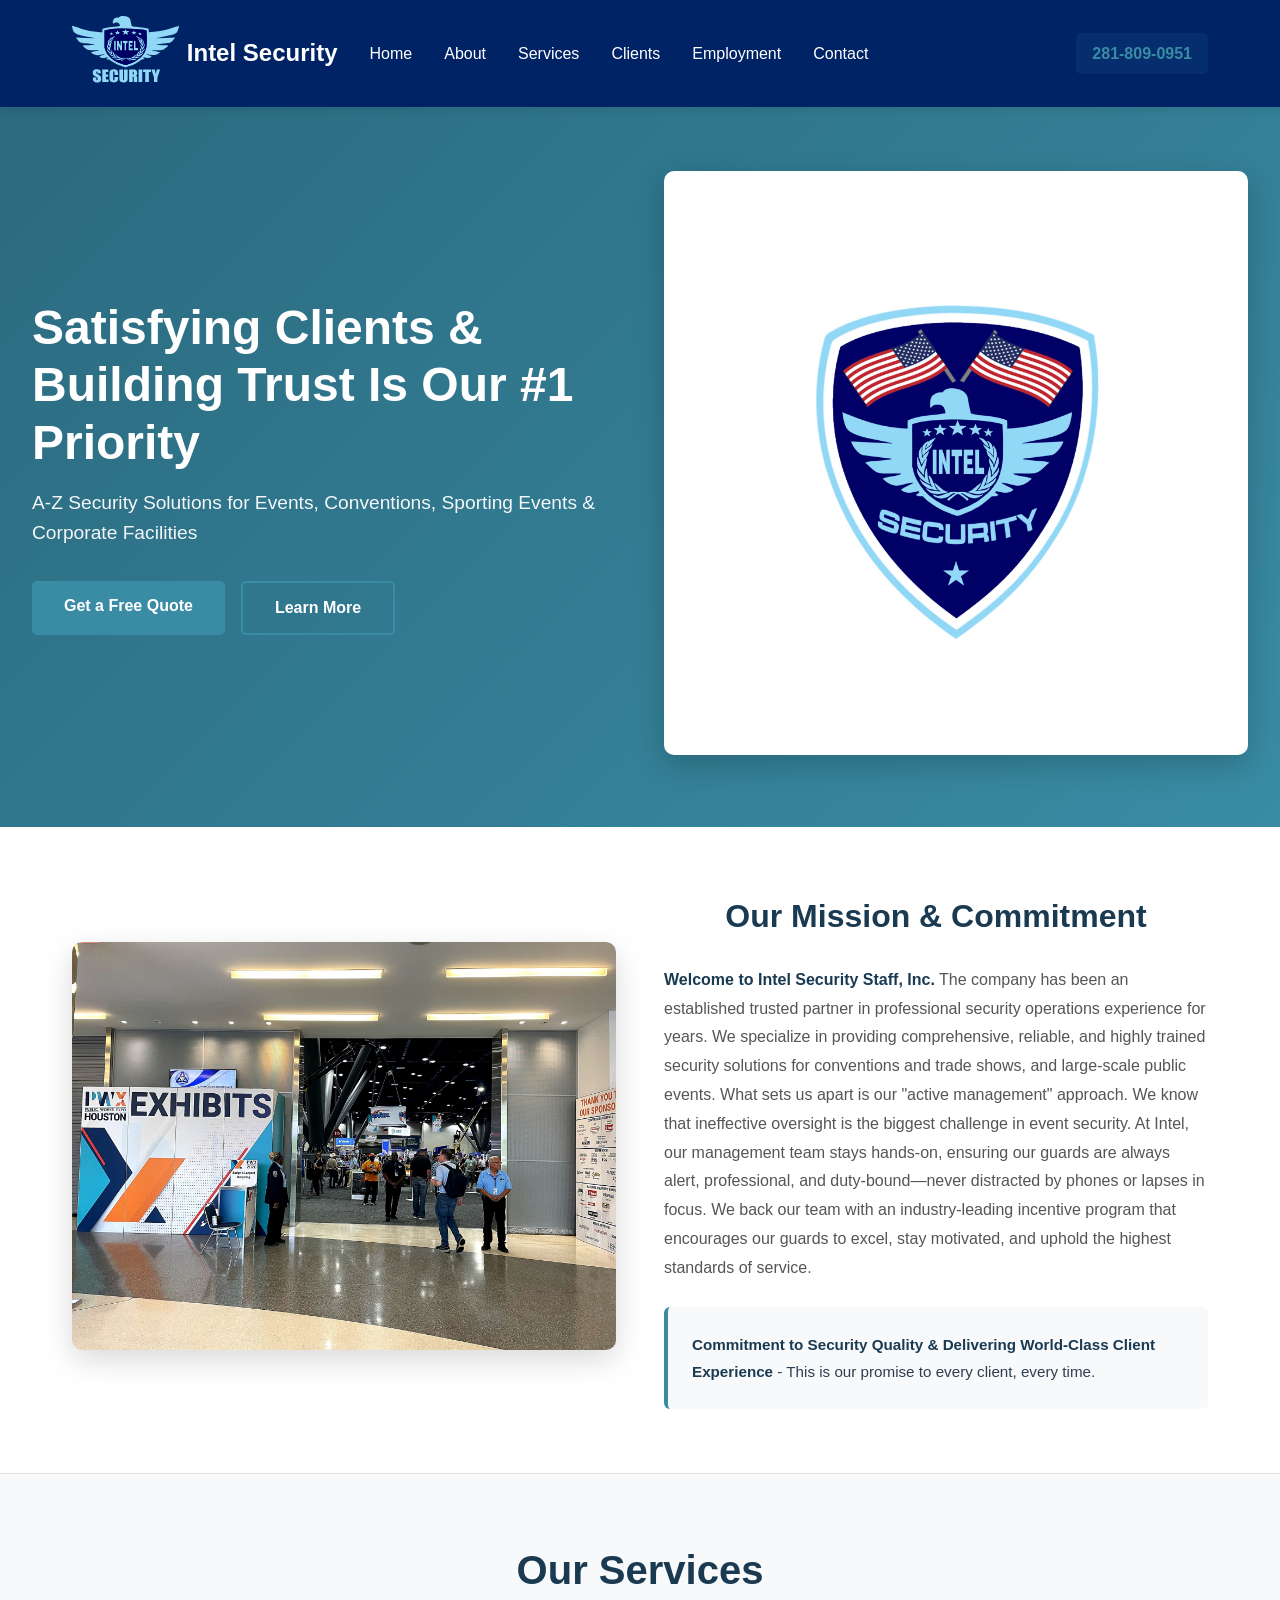
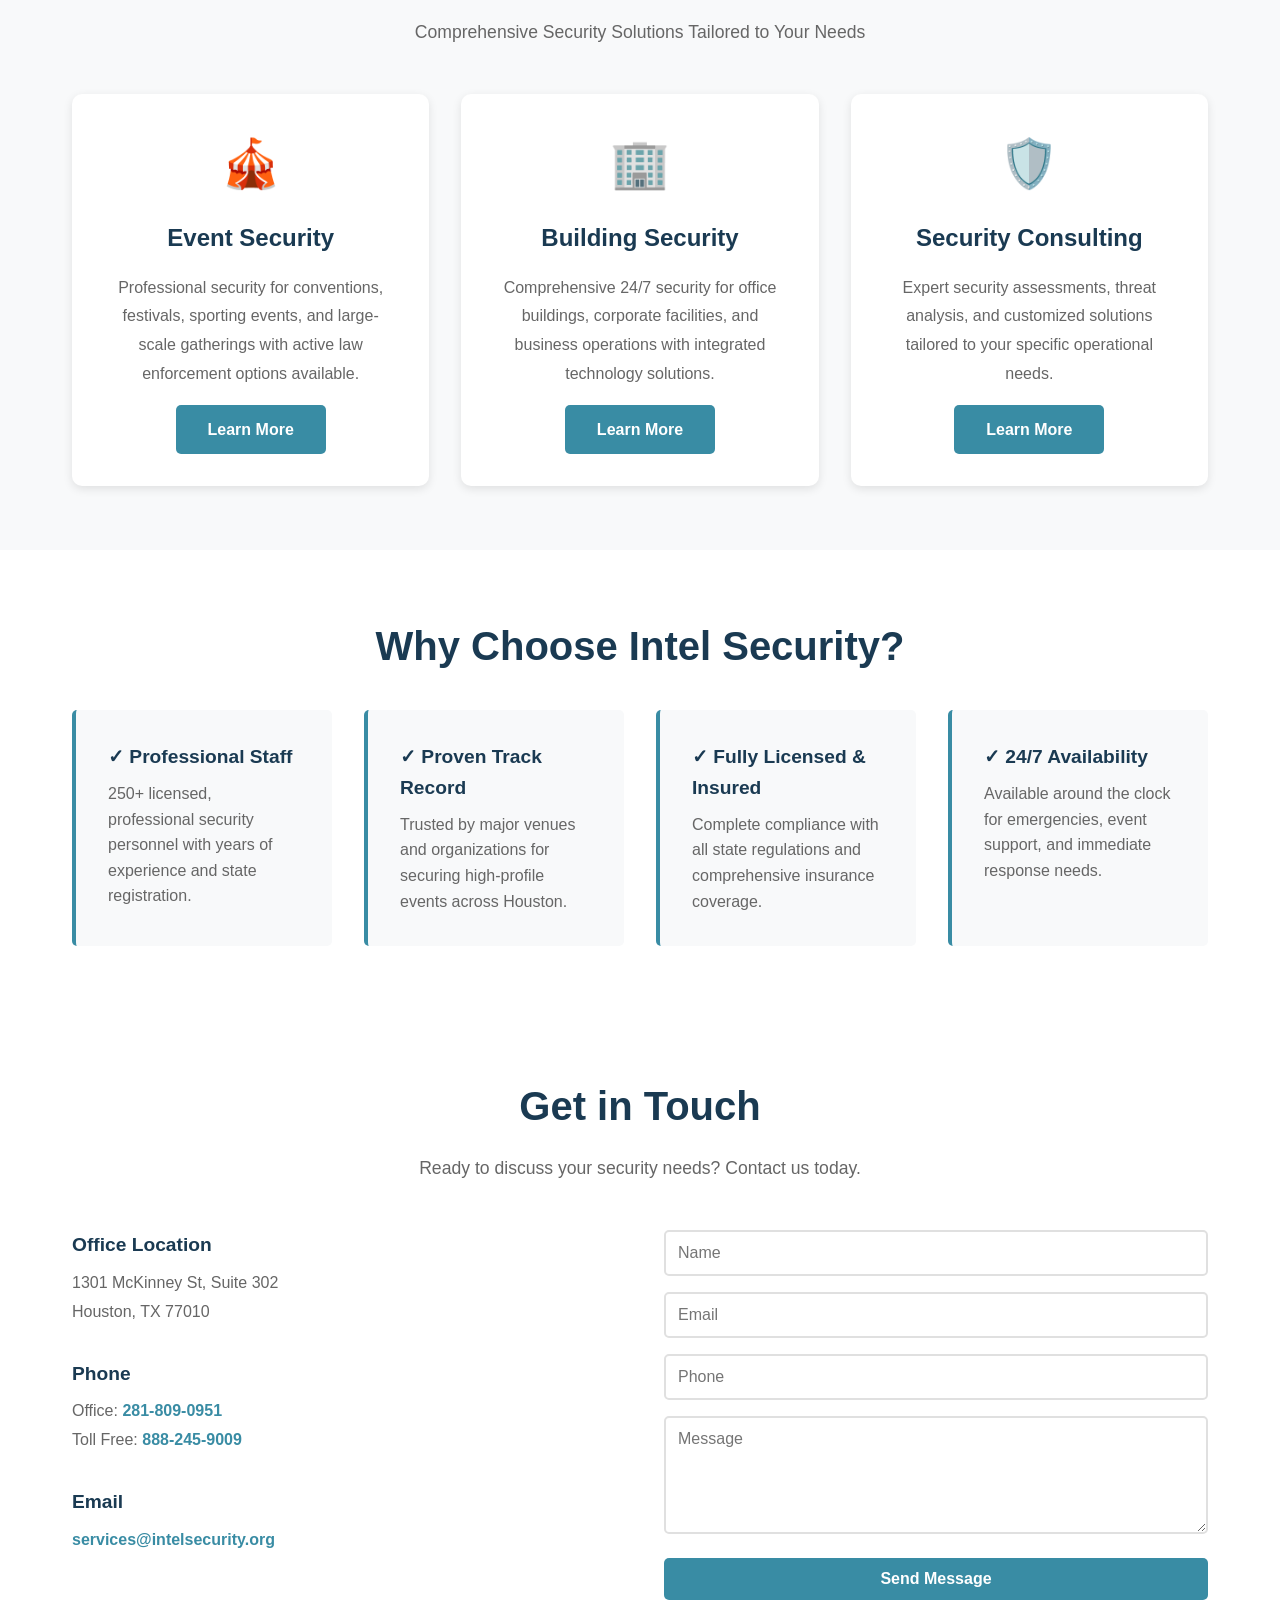
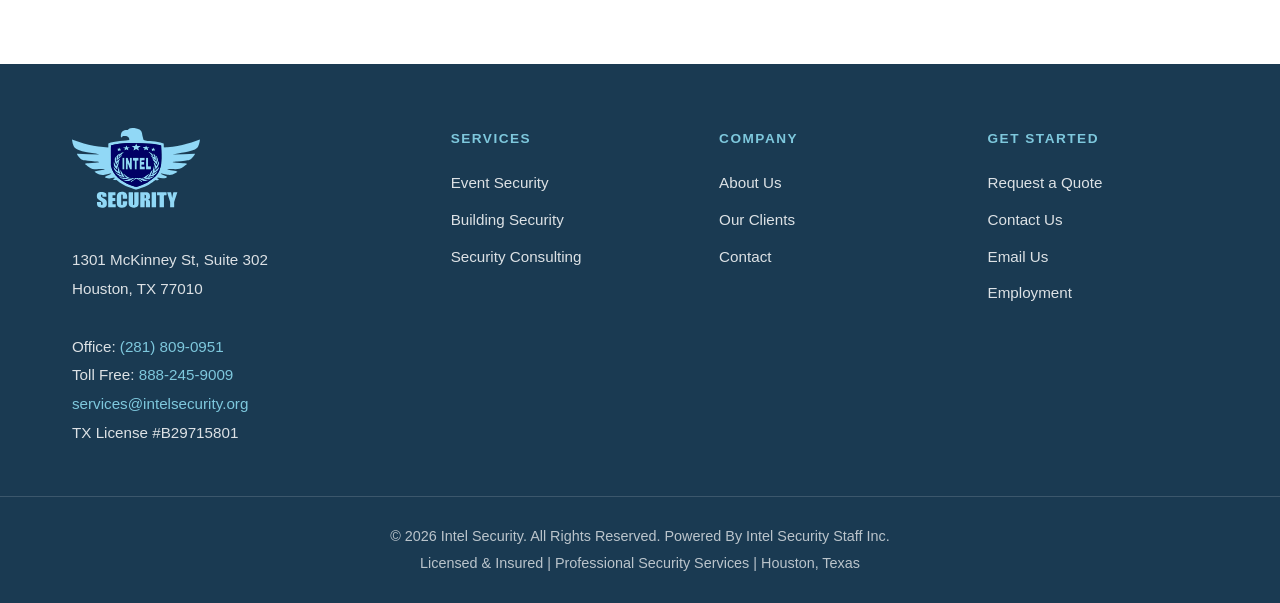
==== index.html @ eeb0125d "Replace logo image from JPG to SVG format" ====
<!DOCTYPE html>
<html lang="en">
<head>
    <meta charset="UTF-8">
    <meta name="viewport" content="width=device-width, initial-scale=1.0">
    <meta name="description" content="Intel Security - Professional Security Services for Events, Conventions, and Corporate Needs">
    <title>Intel Security | Professional Security Guard Services</title>
    <link rel="apple-touch-icon" sizes="180x180" href="images/apple-touch-icon.png">
    <link rel="icon" type="image/png" sizes="32x32" href="images/favicon-32x32.png">
    <link rel="icon" type="image/png" sizes="16x16" href="images/favicon-16x16.png">
    <link rel="manifest" href="images/site.webmanifest">
    <link rel="stylesheet" href="css/style.css">
</head>
<body>
    <!-- NAVIGATION BAR -->
    <nav class="navbar">
        <div class="nav-container">
            <a href="index.html" class="nav-logo">
                <img src="images/logo.svg" alt="Intel Security Logo" class="logo-img">
                <span>Intel Security</span>
            </a>
            <ul class="nav-menu">
                <li><a href="#home" class="nav-link">Home</a></li>
                <li><a href="pages/about.html" class="nav-link">About</a></li>

                <!-- SERVICES DROPDOWN -->
                <li class="nav-item-dropdown">
                    <a href="#" class="nav-link nav-services">Services</a>
                    <div class="nav-dropdown">
                        <a href="pages/event-security.html" class="dropdown-item">Event Security</a>
                        <a href="pages/building-security.html" class="dropdown-item">Building Security</a>
                        <a href="pages/security-consulting.html" class="dropdown-item">Security Consulting</a>
                    </div>
                </li>

                <li><a href="pages/testimonials.html" class="nav-link">Clients</a></li>
                <li><a href="pages/employment.html" class="nav-link">Employment</a></li>
                <li><a href="pages/contact.html" class="nav-link">Contact</a></li>
            </ul>
            <a href="tel:2818090951" class="nav-phone">281-809-0951</a>
        </div>
    </nav>

    <!-- HERO SECTION -->
    <section id="home" class="hero">
        <div class="hero-content">
            <h1>Satisfying Clients &amp; Building Trust Is Our #1 Priority</h1>
            <p>A-Z Security Solutions for Events, Conventions, Sporting Events &amp; Corporate Facilities</p>
            <div class="hero-buttons">
                <a href="pages/contact.html" class="btn btn-primary">Get a Free Quote</a>
                <a href="pages/event-security.html" class="btn btn-secondary">Learn More</a>
            </div>
        </div>
        <div class="hero-image">
            <img src="images/logo2.jpg" alt="Intel Security - Professional Security Services">
        </div>
    </section>

    <!-- ABOUT & MISSION SECTION -->
    <section class="about-mission-section">
        <div class="section-container">
            <div class="mission-content">
                <div class="mission-image">
                    <img src="images/mission-photo2.jpg" alt="Intel Security team on assignment">
                </div>
                <div class="mission-text">
                    <h2>Our Mission &amp; Commitment</h2>
                    <p>
                        <strong>Welcome to Intel Security Staff, Inc.</strong> The company has been an established trusted partner in professional security operations experience for years. We specialize in providing comprehensive, reliable, and highly trained security solutions for conventions and trade shows, and large-scale public events. What sets us apart is our "active management" approach. We know that ineffective oversight is the biggest challenge in event security. At Intel, our management team stays hands-on, ensuring our guards are always alert, professional, and duty-bound—never distracted by phones or lapses in focus. We back our team with an industry-leading incentive program that encourages our guards to excel, stay motivated, and uphold the highest standards of service.
                    </p>

                    <div class="highlight-box">
                        <p><strong>Commitment to Security Quality &amp; Delivering World-Class Client Experience</strong> - This is our promise to every client, every time.</p>
                    </div>
                </div>
            </div>
        </div>
    </section>

    <!-- SERVICES SECTION -->
    <section id="services" class="services">
        <div class="section-container">
            <h2>Our Services</h2>
            <p class="section-subtitle">Comprehensive Security Solutions Tailored to Your Needs</p>
            <div class="services-grid">
                <div class="service-card">
                    <div class="service-icon">🎪</div>
                    <h3>Event Security</h3>
                    <p>Professional security for conventions, festivals, sporting events, and large-scale gatherings with active law enforcement options available.</p>
                    <a href="pages/event-security.html" class="btn btn-primary" style="margin-top: 1rem;">Learn More</a>
                </div>
                <div class="service-card">
                    <div class="service-icon">🏢</div>
                    <h3>Building Security</h3>
                    <p>Comprehensive 24/7 security for office buildings, corporate facilities, and business operations with integrated technology solutions.</p>
                    <a href="pages/building-security.html" class="btn btn-primary" style="margin-top: 1rem;">Learn More</a>
                </div>
                <div class="service-card">
                    <div class="service-icon">🛡️</div>
                    <h3>Security Consulting</h3>
                    <p>Expert security assessments, threat analysis, and customized solutions tailored to your specific operational needs.</p>
                    <a href="pages/security-consulting.html" class="btn btn-primary" style="margin-top: 1rem;">Learn More</a>
                </div>
            </div>
        </div>
    </section>

    <!-- WHY CHOOSE US SECTION -->
    <section id="about" class="why-choose-us">
        <div class="section-container">
            <h2>Why Choose Intel Security?</h2>
            <div class="benefits-grid">
                <div class="benefit-item">
                    <h3>✓ Professional Staff</h3>
                    <p>250+ licensed, professional security personnel with years of experience and state registration.</p>
                </div>
                <div class="benefit-item">
                    <h3>✓ Proven Track Record</h3>
                    <p>Trusted by major venues and organizations for securing high-profile events across Houston.</p>
                </div>
                <div class="benefit-item">
                    <h3>✓ Fully Licensed &amp; Insured</h3>
                    <p>Complete compliance with all state regulations and comprehensive insurance coverage.</p>
                </div>
                <div class="benefit-item">
                    <h3>✓ 24/7 Availability</h3>
                    <p>Available around the clock for emergencies, event support, and immediate response needs.</p>
                </div>
            </div>
        </div>
    </section>

    <!-- CONTACT SECTION -->
    <section id="contact" class="contact">
        <div class="section-container">
            <h2>Get in Touch</h2>
            <p class="section-subtitle">Ready to discuss your security needs? Contact us today.</p>
            <div class="contact-content">
                <div class="contact-info">
                    <div class="contact-item">
                        <h3>Office Location</h3>
                        <p>1301 McKinney St, Suite 302<br>Houston, TX 77010</p>
                    </div>
                    <div class="contact-item">
                        <h3>Phone</h3>
                        <p>Office: <a href="tel:2818090951">281-809-0951</a><br>
                        Toll Free: <a href="tel:8882459009">888-245-9009</a></p>
                    </div>
                    <div class="contact-item">
                        <h3>Email</h3>
                        <p><a href="mailto:services@intelsecurity.org">services@intelsecurity.org</a></p>
                    </div>
                </div>
                <form class="contact-form" action="https://formspree.io/f/mojgzwql" method="POST">
                    <input type="hidden" name="_subject" value="New inquiry from Intel Security homepage">
                    <input type="text" name="name" placeholder="Name" required>
                    <input type="email" name="email" placeholder="Email" required>
                    <input type="tel" name="phone" placeholder="Phone">
                    <textarea name="message" placeholder="Message" rows="5" required></textarea>
                    <button type="submit" class="btn btn-primary">Send Message</button>
                </form>
            </div>
        </div>
    </section>

    <!-- FOOTER -->
    <footer class="footer">
        <div class="footer-grid">
            <div class="footer-brand">
                <a href="index.html"><img src="images/logo.svg" alt="Intel Security" class="footer-logo"></a>
                <address>
                    1301 McKinney St, Suite 302<br>
                    Houston, TX 77010<br><br>
                    Office: <a href="tel:2818090951">(281) 809-0951</a><br>
                    Toll Free: <a href="tel:8882459009">888-245-9009</a><br>
                    <a href="mailto:services@intelsecurity.org">services@intelsecurity.org</a><br>
                    <span class="footer-license">TX License  #B29715801</span>
                </address>
            </div>

            <div class="footer-col">
                <h4>Services</h4>
                <ul>
                    <li><a href="pages/event-security.html">Event Security</a></li>
                    <li><a href="pages/building-security.html">Building Security</a></li>
                    <li><a href="pages/security-consulting.html">Security Consulting</a></li>
                </ul>
            </div>

            <div class="footer-col">
                <h4>Company</h4>
                <ul>
                    <li><a href="pages/about.html">About Us</a></li>
                    <li><a href="pages/testimonials.html">Our Clients</a></li>
                    <li><a href="pages/contact.html">Contact</a></li>
                </ul>
            </div>

            <div class="footer-col">
                <h4>Get Started</h4>
                <ul>
                    <li><a href="pages/contact.html">Request a Quote</a></li>
                    <li><a href="pages/contact.html">Contact Us</a></li>
                    <li><a href="pages/contact.html">Email Us</a></li>
                    <li><a href="pages/employment.html">Employment</a></li>
                </ul>
            </div>
        </div>

        <div class="footer-bottom">
            <p>&copy; 2026 Intel Security. All Rights Reserved. Powered By Intel Security Staff Inc.</p>
            <p>Licensed &amp; Insured | Professional Security Services | Houston, Texas</p>
        </div>
    </footer>

    <script src="js/main.js"></script>
</body>
</html>
---- css/style.css ----
/* ==========================================
   INTEL SECURITY - PROFESSIONAL STYLING
   Navy (#1a3a52) + Cyan (#398CA4)
   ========================================== */

* {
    margin: 0;
    padding: 0;
    box-sizing: border-box;
}

html {
    scroll-behavior: smooth;
}

body {
    font-family: 'Segoe UI', Tahoma, Geneva, Verdana, sans-serif;
    line-height: 1.6;
    color: #333;
    background-color: #f8f9fa;
}

/* ==========================================
   NAVIGATION BAR
   ========================================== */

.navbar {
    background-color: #002366;
    padding: 1rem 0;
    position: sticky;
    top: 0;
    z-index: 100;
    box-shadow: 0 2px 10px rgba(0, 0, 0, 0.1);
}

.nav-container {
    max-width: 1200px;
    margin: 0 auto;
    padding: 0 2rem;
    display: flex;
    justify-content: space-between;
    align-items: center;
}

.nav-logo {
    display: flex;
    align-items: center;
    color: white;
    font-size: 1.5rem;
    font-weight: bold;
    gap: 0.5rem;
}

.logo-img {
    height: 75px;
    width: auto;
}

.nav-menu {
    display: flex;
    list-style: none;
    gap: 2rem;
}

.nav-link {
    color: white;
    text-decoration: none;
    font-weight: 500;
    transition: color 0.3s ease;
}

.nav-link:hover {
    color: #398CA4;
}

.nav-phone {
    color: #398CA4;
    text-decoration: none;
    font-weight: bold;
    background-color: rgba(57, 140, 164, 0.1);
    padding: 0.5rem 1rem;
    border-radius: 5px;
    transition: background-color 0.3s ease;
}

.nav-phone:hover {
    background-color: rgba(57, 140, 164, 0.2);
}

/* ==========================================
   HERO SECTION
   ========================================== */

.hero {
    display: grid;
    grid-template-columns: 1fr 1fr;
    align-items: center;
    background: linear-gradient(135deg, #1a3a52 0%, #2d5a7b 100%);
    padding: 4rem 2rem;
    gap: 3rem;
    min-height: 500px;
}

.hero-content {
    color: white;
}

.hero-content h1 {
    font-size: 3rem;
    font-weight: bold;
    margin-bottom: 1rem;
    line-height: 1.2;
}

.hero-content p {
    font-size: 1.2rem;
    margin-bottom: 2rem;
    opacity: 0.95;
}

.hero-buttons {
    display: flex;
    gap: 1rem;
}

.hero-image {
    text-align: center;
}

.hero-image img {
    max-width: 100%;
    height: auto;
    border-radius: 10px;
    box-shadow: 0 10px 30px rgba(0, 0, 0, 0.2);
}

/* ==========================================
   BUTTONS
   ========================================== */

.btn {
    display: inline-block;
    padding: 0.75rem 2rem;
    border-radius: 5px;
    text-decoration: none;
    font-weight: bold;
    transition: all 0.3s ease;
    cursor: pointer;
    border: none;
    font-size: 1rem;
}

.btn-primary {
    background-color: #398CA4;
    color: white;
}

.btn-primary:hover {
    background-color: #2b6a7f;
    transform: translateY(-2px);
    box-shadow: 0 5px 15px rgba(57, 140, 164, 0.3);
}

.btn-secondary {
    background-color: transparent;
    color: white;
    border: 2px solid #398CA4;
}

.btn-secondary:hover {
    background-color: #398CA4;
    color: white;
}

/* ==========================================
   SECTIONS - GENERAL
   ========================================== */

.section-container {
    max-width: 1200px;
    margin: 0 auto;
    padding: 0 2rem;
}

section {
    padding: 4rem 0;
}

section h2 {
    font-size: 2.5rem;
    color: #1a3a52;
    text-align: center;
    margin-bottom: 1rem;
}

.section-subtitle {
    text-align: center;
    color: #666;
    font-size: 1.1rem;
    margin-bottom: 3rem;
}

/* ==========================================
   SERVICES SECTION
   ========================================== */

.services {
    background-color: #f8f9fa;
}

.services-grid {
    display: grid;
    grid-template-columns: repeat(auto-fit, minmax(300px, 1fr));
    gap: 2rem;
    margin-top: 2rem;
}

.service-card {
    background-color: white;
    padding: 2rem;
    border-radius: 10px;
    box-shadow: 0 3px 10px rgba(0, 0, 0, 0.1);
    transition: all 0.3s ease;
    text-align: center;
}

.service-card:hover {
    transform: translateY(-10px);
    box-shadow: 0 10px 25px rgba(57, 140, 164, 0.2);
    border-top: 4px solid #398CA4;
}

.service-icon {
    font-size: 3rem;
    margin-bottom: 1rem;
}

.service-card h3 {
    color: #1a3a52;
    font-size: 1.5rem;
    margin-bottom: 1rem;
}

.service-card p {
    color: #666;
    line-height: 1.8;
}

/* ==========================================
   WHY CHOOSE US SECTION
   ========================================== */

.why-choose-us {
    background-color: white;
}

.benefits-grid {
    display: grid;
    grid-template-columns: repeat(auto-fit, minmax(250px, 1fr));
    gap: 2rem;
    margin-top: 2rem;
}

.benefit-item {
    padding: 2rem;
    background-color: #f8f9fa;
    border-left: 4px solid #398CA4;
    border-radius: 5px;
    transition: all 0.3s ease;
}

.benefit-item:hover {
    background-color: rgba(57, 140, 164, 0.1);
    transform: translateX(10px);
}

.benefit-item h3 {
    color: #1a3a52;
    font-size: 1.2rem;
    margin-bottom: 0.5rem;
}

.benefit-item p {
    color: #666;
}

/* ==========================================
   CONTACT SECTION (homepage)
   ========================================== */

.contact {
    background-color: white;
}
.contact-content {
    display: grid;
    grid-template-columns: 1fr 1fr;
    gap: 3rem;
    margin-top: 2rem;
}
.contact-content .contact-form {
    display: flex;
    flex-direction: column;
    gap: 1rem;
    background: none;
    padding: 0;
}

.contact-info {
    display: flex;
    flex-direction: column;
    gap: 2rem;
}

.contact-item h3 {
    color: #1a3a52;
    font-size: 1.2rem;
    margin-bottom: 0.5rem;
}

.contact-item p {
    color: #666;
    line-height: 1.8;
}

.contact-item a {
    color: #398CA4;
    text-decoration: none;
    font-weight: bold;
}

.contact-item a:hover {
    text-decoration: underline;
}

.contact-form input,
.contact-form textarea {
    padding: 0.75rem;
    border: 2px solid #e0e0e0;
    border-radius: 5px;
    font-family: inherit;
    font-size: 1rem;
    transition: all 0.3s ease;
}

.contact-form input:focus,
.contact-form textarea:focus {
    outline: none;
    border-color: #398CA4;
    box-shadow: 0 0 10px rgba(57, 140, 164, 0.2);
}

.contact-form button {
    margin-top: 0.5rem;
}

/* ==========================================
   RESPONSIVE DESIGN
   ========================================== */

@media (max-width: 768px) {
    .hero {
        grid-template-columns: 1fr;
        padding: 2rem;
    }

    .hero-content h1 {
        font-size: 2rem;
    }

    .hero-content p {
        font-size: 1rem;
    }

    .hero-buttons {
        flex-direction: column;
    }

    .nav-menu {
        gap: 1rem;
        font-size: 0.9rem;
    }

    .contact-content {
        grid-template-columns: 1fr;
    }

    section h2 {
        font-size: 2rem;
    }

    .clients-grid {
        grid-template-columns: repeat(auto-fit, minmax(120px, 1fr));
    }

    .services-grid {
        grid-template-columns: 1fr;
    }

    .benefits-grid {
        grid-template-columns: 1fr;
    }

    .testimonials-grid {
        grid-template-columns: 1fr;
    }
}

@media (max-width: 480px) {
    .nav-container {
        flex-direction: column;
        gap: 1rem;
    }

    .nav-menu {
        flex-direction: column;
        gap: 0.5rem;
    }

    .nav-phone {
        width: 100%;
        text-align: center;
    }

    .hero-content h1 {
        font-size: 1.5rem;
    }

    section {
        padding: 2rem 0;
    }

    section h2 {
        font-size: 1.5rem;
    }

    .section-subtitle {
        font-size: 0.95rem;
    }
}

/* ==========================================
   MISSION SECTION (homepage)
   ========================================== */

.about-mission-section {
    padding: 4rem 0;
    background: white;
    border-bottom: 1px solid #e0e0e0;
}

.about-mission-section .section-container {
    max-width: 1200px;
    margin: 0 auto;
    padding: 0 2rem;
}

.mission-content {
    display: grid;
    grid-template-columns: 1fr 1fr;
    gap: 3rem;
    align-items: center;
}

.mission-text h2 {
    font-size: 2rem;
    color: #1a3a52;
    margin-bottom: 1.5rem;
    font-weight: 700;
}

.mission-text p {
    font-size: 1rem;
    color: #555;
    line-height: 1.8;
    margin-bottom: 1.5rem;
}

.mission-text p strong {
    color: #1a3a52;
    font-weight: 600;
}

.mission-image {
    text-align: center;
}

.mission-image img {
    max-width: 100%;
    height: auto;
    border-radius: 10px;
    box-shadow: 0 10px 30px rgba(0, 0, 0, 0.15);
}

.highlight-box {
    background: #f8f9fa;
    border-left: 4px solid #398CA4;
    padding: 1.5rem;
    border-radius: 6px;
    margin-top: 1.5rem;
}

.highlight-box p {
    color: #2c3e50;
    margin-bottom: 0;
    font-size: 0.95rem;
}

/* ==========================================
   NAV EFFECTS + DROPDOWN
   ========================================== */

.nav-link {
    position: relative;
    transition: color 0.3s ease;
}

.nav-link:after {
    content: '';
    position: absolute;
    bottom: -5px;
    left: 0;
    width: 0;
    height: 3px;
    background-color: #398CA4;
    transition: width 0.3s ease;
}

.nav-link:hover:after {
    width: 100%;
}

.nav-item-dropdown {
    position: relative;
}

.nav-dropdown {
    position: absolute;
    top: 100%;
    left: 0;
    background: white;
    border: 1px solid #e0e0e0;
    border-radius: 4px;
    min-width: 200px;
    box-shadow: 0 5px 15px rgba(0, 0, 0, 0.1);
    opacity: 0;
    visibility: hidden;
    transform: translateY(-10px);
    transition: all 0.3s ease;
    z-index: 1000;
}

.nav-item-dropdown:hover .nav-dropdown {
    opacity: 1;
    visibility: visible;
    transform: translateY(0);
}

.dropdown-item {
    display: block;
    padding: 12px 20px;
    color: #2c3e50;
    text-decoration: none;
    transition: background-color 0.3s ease, color 0.3s ease;
    font-size: 0.95rem;
}

.dropdown-item:hover {
    background-color: #f8f9fa;
    color: #398CA4;
    padding-left: 25px;
}

.dropdown-item:first-child { border-radius: 4px 4px 0 0; }
.dropdown-item:last-child  { border-radius: 0 0 4px 4px; }

/* Clickable logo */
a.nav-logo {
    text-decoration: none;
    cursor: pointer;
}

a.nav-logo span { color: white; }

a.nav-logo:hover span { color: #7ec8dd; }

/* FORCE nav layout - phone hard right */
.navbar .nav-container {
    display: flex !important;
    flex-direction: row !important;
    align-items: center !important;
    justify-content: space-between !important;
    flex-wrap: nowrap !important;
    width: 100%;
}

.navbar .nav-menu {
    display: flex !important;
    flex-direction: row !important;
    margin-right: auto !important;
    margin-left: 2rem !important;
}

.navbar .nav-phone {
    margin-left: auto;
    white-space: nowrap;
}

@media (max-width: 768px) {
    .mission-content { grid-template-columns: 1fr; }
    .mission-text h2 { font-size: 1.5rem; }
    .stats-grid { grid-template-columns: 1fr; }
    .nav-dropdown {
        position: static;
        opacity: 1;
        visibility: visible;
        transform: none;
        box-shadow: none;
        background: #f8f9fa;
        border: none;
        margin-top: 0.5rem;
    }
}

/* ==========================================
   INTERIOR PAGE SECTIONS
   ========================================== */

.container {
    max-width: 1200px;
    margin: 0 auto;
    padding: 0 2rem;
}

/* Page hero (interior pages - centered banner) */
.page-hero {
    padding: 5rem 0;
    background: linear-gradient(135deg, #1a3a52 0%, #2d5a7b 100%);
    color: white;
    text-align: center;
}

.page-hero h1 {
    font-size: clamp(2.5rem, 5vw, 3.5rem);
    margin-bottom: 1rem;
    font-weight: 700;
}

.page-hero p {
    font-size: 1.1rem;
    opacity: 0.95;
    max-width: 700px;
    margin: 0 auto;
}

/* Cyan hero treatment - all pages */
.page-hero,
.hero {
    background: linear-gradient(135deg, #2b6a7f 0%, #398CA4 100%);
}

/* Interior page split hero - smaller than homepage */
.page-hero-split {
    min-height: 340px;
    padding: 3rem 2rem;
}

.page-hero-split .hero-content h1 {
    font-size: 2.5rem;
}

.page-hero-split .hero-image img {
    max-height: 320px;
    max-width: 100%;
    width: auto;
    height: auto;
    object-fit: contain;
    margin: 0 auto;
}
/* About section */
.about-section { padding: 5rem 0; }

.about-content {
    display: grid;
    grid-template-columns: 1fr 1fr;
    gap: 3rem;
    margin-bottom: 4rem;
    align-items: center;
}

.about-text h2 {
    font-size: 2.2rem;
    color: #1a3a52;
    margin-bottom: 1.5rem;
    font-weight: 700;
}

.about-text p {
    font-size: 1rem;
    color: #555;
    line-height: 1.8;
    margin-bottom: 1.5rem;
}

.about-text strong {
    color: #2c3e50;
    font-weight: 600;
}

/* Inline links in body copy */
.about-text a {
    color: #398CA4;
    text-decoration: none;
    border-bottom: 1px solid rgba(57, 140, 164, 0.4);
    transition: border-color 0.3s ease;
}

.about-text a:hover {
    border-bottom-color: #398CA4;
}

/* Values cards */
.values-section {
    padding: 5rem 0;
    background: #f8f9fa;
}

.values-grid {
    display: grid;
    grid-template-columns: repeat(auto-fit, minmax(280px, 1fr));
    gap: 2rem;
}

.value-card {
    background: white;
    padding: 2.5rem;
    border-radius: 8px;
    border-top: 3px solid #398CA4;
    box-shadow: 0 2px 10px rgba(0, 0, 0, 0.05);
    transition: transform 0.3s, box-shadow 0.3s;
}

.value-card:hover {
    transform: translateY(-5px);
    box-shadow: 0 10px 25px rgba(0, 0, 0, 0.1);
}

.value-card h3 {
    font-size: 1.3rem;
    color: #1a3a52;
    margin-bottom: 1rem;
    font-weight: 700;
}

.value-card p {
    color: #555;
    font-size: 0.95rem;
    line-height: 1.7;
}

/* Operations grid */
.operations-section { padding: 5rem 0; }

.operations-section h2 {
    font-size: 2.2rem;
    color: #1a3a52;
    text-align: center;
    margin-bottom: 3rem;
    font-weight: 700;
}

.operations-grid {
    display: grid;
    grid-template-columns: repeat(auto-fit, minmax(300px, 1fr));
    gap: 2rem;
}

.operation-item {
    background: white;
    border: 1px solid #e0e0e0;
    padding: 2rem;
    border-radius: 8px;
    text-align: center;
}

.operation-item h3 {
    font-size: 1.2rem;
    color: #1a3a52;
    margin-bottom: 0.8rem;
    font-weight: 700;
}

.operation-item p {
    color: #555;
    font-size: 0.95rem;
    line-height: 1.6;
}

/* Team */
.team-section {
    padding: 5rem 0;
    background: white;
}

.team-section h2 {
    font-size: 2.2rem;
    color: #1a3a52;
    text-align: center;
    margin-bottom: 3rem;
    font-weight: 700;
}

.team-highlight {
    background: linear-gradient(135deg, #1a3a52 0%, #2d5a7b 100%);
    color: white;
    padding: 3rem;
    border-radius: 8px;
    text-align: center;
}

.team-highlight h3 {
    font-size: 1.8rem;
    margin-bottom: 1rem;
    font-weight: 700;
}

.team-highlight p {
    font-size: 1.05rem;
    line-height: 1.8;
    opacity: 0.95;
}

/* PCMA / partnership heading */
.pcma-section {
    padding: 3rem;
    background: #f0f0f0;
    border-radius: 8px;
    text-align: center;
    margin-top: 3rem;
}

.pcma-section h3 {
    color: #398CA4;
    font-size: 1.9rem;
    margin-bottom: 0.8rem;
    font-weight: 700;
}

.pcma-section p {
    color: #2c3e50;
    font-weight: 500;
}

/* Partner / affiliation logos */
.affiliations {
    display: flex;
    justify-content: center;
    align-items: center;
    gap: 3rem;
    flex-wrap: wrap;
    margin-top: 2.5rem;
}

.affiliation-logo img {
    height: 70px;
    width: auto;
    object-fit: contain;
    transition: all 0.3s ease;
}

.affiliation-logo:hover img {
    transform: scale(1.05);
}

@media (max-width: 768px) {
    .about-content { grid-template-columns: 1fr; }
    .operations-grid { grid-template-columns: 1fr; }
    .about-text h2,
    .operations-section h2,
    .team-section h2 { font-size: 1.8rem; }
}

/* ==========================================
   SERVICE PAGE SECTIONS
   ========================================== */

.service-section { padding: 5rem 0; }

.service-intro {
    text-align: center;
    margin-bottom: 4rem;
}

.service-intro h2 {
    font-size: 2.2rem;
    color: #1a3a52;
    margin-bottom: 1.5rem;
    font-weight: 700;
}

.service-intro p {
    font-size: 1.05rem;
    color: #555;
    max-width: 700px;
    margin: 0 auto;
    line-height: 1.8;
}

/* Checklist */
.checklist-section {
    background: #f8f9fa;
    padding: 4rem 0;
    margin: 3rem 0;
    border-radius: 8px;
}

.checklist-section h3 {
    font-size: 1.8rem;
    color: #1a3a52;
    text-align: center;
    margin-bottom: 3rem;
    font-weight: 700;
}

.checklist-grid {
    display: grid;
    grid-template-columns: repeat(auto-fit, minmax(300px, 1fr));
    gap: 2rem;
}

.checklist-item {
    background: white;
    padding: 2rem;
    border-radius: 6px;
    border-left: 4px solid #398CA4;
    box-shadow: 0 2px 10px rgba(0, 0, 0, 0.05);
    transition: transform 0.3s, box-shadow 0.3s;
}

.checklist-item:hover {
    transform: translateY(-5px);
    box-shadow: 0 10px 25px rgba(0, 0, 0, 0.1);
}

.checklist-item h4 {
    font-size: 1.2rem;
    color: #1a3a52;
    margin-bottom: 0.8rem;
    font-weight: 700;
    display: flex;
    align-items: center;
    gap: 0.8rem;
}

.checklist-item h4:before {
    content: "✓";
    color: #398CA4;
    font-weight: bold;
    font-size: 1.5rem;
}

.checklist-item p {
    color: #555;
    font-size: 0.95rem;
    line-height: 1.6;
}

/* Feature highlight (law enforcement callout) */
.feature-highlight {
    background: linear-gradient(135deg, #B22234 0%, #8f1b29 100%);
    color: white;
    padding: 3rem;
    border-radius: 8px;
    text-align: center;
    margin: 3rem 0;
}

.feature-highlight h3 {
    font-size: 1.6rem;
    margin-bottom: 1rem;
    font-weight: 700;
}

.feature-highlight p {
    font-size: 1.05rem;
    line-height: 1.8;
    opacity: 0.95;
}

/* Tech card reads navy - red reserved for law enforcement */
.feature-highlight.tech {
    background: linear-gradient(135deg, #1a3a52 0%, #2d5a7b 100%);
}

/* Two-up feature highlights (building security) */
.feature-highlights {
    display: grid;
    grid-template-columns: 1fr 1fr;
    gap: 2rem;
    margin: 3rem 0;
}

.feature-highlights .feature-highlight {
    padding: 2.5rem;
    margin: 0;
}

.feature-highlights .feature-highlight h3 {
    font-size: 1.4rem;
}

.feature-highlights .feature-highlight p {
    font-size: 0.95rem;
    line-height: 1.6;
}

/* Consulting process steps */
.process-section {
    background: white;
    padding: 3rem 0;
    margin: 3rem 0;
}

.process-section h3 {
    font-size: 1.6rem;
    color: #1a3a52;
    text-align: center;
    margin-bottom: 2rem;
    font-weight: 700;
}

.process-steps {
    display: grid;
    grid-template-columns: repeat(auto-fit, minmax(200px, 1fr));
    gap: 2rem;
}

.step { text-align: center; }

.step-number {
    font-size: 2.5rem;
    color: #398CA4;
    font-weight: 700;
    margin-bottom: 0.5rem;
}

.step p {
    color: #555;
    font-size: 0.95rem;
}

/* Service page CTA */
.cta-section {
    padding: 5rem 0;
    text-align: center;
    background: #f8f9fa;
}

.cta-section h2 {
    font-size: 2rem;
    color: #1a3a52;
    margin-bottom: 1rem;
    font-weight: 700;
}

.cta-section p {
    font-size: 1.05rem;
    color: #555;
    margin: 0 auto 2rem;
    max-width: 700px;
}

.cta-button {
    display: inline-block;
    background: #398CA4;
    color: white;
    padding: 1rem 2.5rem;
    text-decoration: none;
    border-radius: 4px;
    font-weight: 600;
    font-size: 1rem;
    transition: background 0.3s, transform 0.2s;
    border: none;
    cursor: pointer;
    margin: 0 0.5rem;
}

.cta-button:hover {
    background: #2b6a7f;
    transform: translateY(-2px);
}

.cta-button.secondary {
    background: transparent;
    border: 2px solid #398CA4;
    color: #398CA4;
}

.cta-button.secondary:hover {
    background: #398CA4;
    color: white;
}

@media (max-width: 768px) {
    .checklist-grid { grid-template-columns: 1fr; }
    .service-intro h2 { font-size: 1.8rem; }
    .feature-highlights { grid-template-columns: 1fr; }
    .process-steps { grid-template-columns: 1fr; }
}

/* ==========================================
   CLIENTS PAGE
   ========================================== */

.section-title {
    font-size: 2.5rem;
    margin-bottom: 3rem;
    color: #1a3a52;
    text-align: center;
}

.clients-section {
    padding: 5rem 0;
    background: #f8f9fa;
    margin-top: 3rem;
    border-radius: 8px;
}

.clients-grid {
    display: grid;
    grid-template-columns: repeat(auto-fit, minmax(150px, 1fr));
    gap: 2rem;
    margin-top: 2rem;
}

.client-logo {
    background: white;
    padding: 1rem;
    border-radius: 6px;
    display: flex;
    align-items: center;
    justify-content: center;
    min-height: 170px;
    border: 1px solid #e0e0e0;
    transition: all 0.3s;
}

.client-logo:hover {
    transform: scale(1.05);
    box-shadow: 0 5px 20px rgba(0, 0, 0, 0.08);
}

.client-logo img {
    max-width: 100%;
    max-height: 100%;
    object-fit: contain;
}

.client-logo a {
    display: flex;
    align-items: center;
    justify-content: center;
    width: 100%;
    height: 100%;
}

.client-placeholder img {
    max-width: 100%;
    height: auto;
    object-fit: contain;
}

/* Stat cards */
.stats {
    padding: 4rem 0;
    background: white;
    margin-top: 3rem;
}

.stats-grid {
    display: grid;
    grid-template-columns: repeat(3, 1fr);
    gap: 2rem;
}

.stat-card {
    text-align: center;
    padding: 2rem;
    background: #f8f9fa;
    border-radius: 8px;
}

.stat-card .stat-number {
    font-size: 3rem;
    font-weight: 700;
    color: #B22234;
    margin-bottom: 0.5rem;
}

.stat-card .stat-label {
    font-size: 1rem;
    color: #555;
    text-transform: uppercase;
    letter-spacing: 1px;
    font-weight: 600;
}

/* ==========================================
   CONTACT PAGE
   ========================================== */

.contact-section { padding: 5rem 0; }

.contact-wrapper {
    display: grid;
    grid-template-columns: 1fr 1fr;
    gap: 4rem;
    align-items: start;
}

.contact-info h2 {
    font-size: 2rem;
    margin-bottom: 2rem;
    color: #1a3a52;
}

.info-item { margin-bottom: 2.5rem; }

.info-label {
    font-size: 0.9rem;
    text-transform: uppercase;
    letter-spacing: 1px;
    color: #1a1a1a;
    font-weight: 700;
    margin-bottom: 0.5rem;
}

.info-content {
    font-size: 1.1rem;
    color: #1a1a1a;
    line-height: 1.8;
}

.info-content a {
    color: #398CA4;
    text-decoration: none;
    font-weight: 600;
    transition: color 0.3s;
}

.info-content a:hover { text-decoration: underline; }

/* Form */
.contact-form {
    background: #f8f9fa;
    padding: 2.5rem;
    border-radius: 8px;
}

.contact-form h3 {
    font-size: 1.5rem;
    margin-bottom: 1.5rem;
    color: #1a3a52;
}

.form-group { margin-bottom: 1.5rem; }

.form-group label {
    display: block;
    margin-bottom: 0.5rem;
    font-weight: 600;
    color: #1a3a52;
    font-size: 0.95rem;
}

.form-group input,
.form-group textarea,
.form-group select {
    width: 100%;
    padding: 0.9rem;
    border: 1px solid #e0e0e0;
    border-radius: 4px;
    font-family: inherit;
    font-size: 1rem;
    color: #2c3e50;
    transition: border-color 0.3s;
}

.form-group input:focus,
.form-group textarea:focus,
.form-group select:focus {
    outline: none;
    border-color: #398CA4;
    box-shadow: 0 0 0 3px rgba(57, 140, 164, 0.15);
}

.form-group textarea {
    resize: vertical;
    min-height: 120px;
}

.form-group input::placeholder,
.form-group textarea::placeholder { color: #999; }

.submit-button {
    display: inline-block;
    background: #398CA4;
    color: white;
    padding: 1rem 2.5rem;
    border-radius: 4px;
    font-weight: 600;
    font-size: 1rem;
    transition: background 0.3s, transform 0.2s;
    border: none;
    cursor: pointer;
    width: 100%;
    font-family: inherit;
}

.submit-button:hover {
    background: #2b6a7f;
    transform: translateY(-2px);
}

/* Contact method cards */
.contact-methods {
    display: grid;
    grid-template-columns: repeat(auto-fit, minmax(250px, 1fr));
    gap: 2rem;
    margin-top: 4rem;
    padding-top: 4rem;
    border-top: 1px solid #e0e0e0;
}

.method-card {
    text-align: center;
    padding: 2rem;
}

.method-icon {
    font-size: 2.5rem;
    margin-bottom: 1rem;
}

.method-card h4 {
    font-size: 1.1rem;
    margin-bottom: 0.8rem;
    color: #1a3a52;
}

.method-card p {
    color: #555;
    font-size: 0.95rem;
}

.method-card a {
    color: #398CA4;
    text-decoration: none;
    font-weight: 600;
    transition: color 0.3s;
}

.method-card a:hover { text-decoration: underline; }

/* Response box */
.response-info {
    background: #f8f9fa;
    padding: 2rem;
    border-radius: 8px;
    margin-top: 2rem;
    border-left: 4px solid #B22234;
}

.response-info p {
    color: #555;
    margin-bottom: 0.5rem;
}

.response-info strong { color: #1a3a52; }

/* Fade-in */
@keyframes fadeInUp {
    from { opacity: 0; transform: translateY(30px); }
    to   { opacity: 1; transform: translateY(0); }
}

.contact-info { animation: fadeInUp 0.6s ease-out; }
.contact-form { animation: fadeInUp 0.6s ease-out 0.2s backwards; }

@media (max-width: 768px) {
    .contact-wrapper {
        grid-template-columns: 1fr;
        gap: 2rem;
    }
    .contact-methods { grid-template-columns: 1fr; }
}

/* ==========================================
   SITE FOOTER
   ========================================== */

.footer {
    background-color: #1a3a52;
    color: white;
    padding: 4rem 0 0;
    text-align: left;
}

.footer-grid {
    max-width: 1200px;
    margin: 0 auto;
    padding: 0 2rem;
    display: grid;
    grid-template-columns: 1.5fr 1fr 1fr 1fr;
    gap: 3rem;
}

.footer-brand .footer-logo {
    height: 90px;
    width: auto;
    margin-bottom: 1.25rem;
}

.footer-brand address {
    font-style: normal;
    line-height: 1.9;
    color: rgba(255, 255, 255, 0.85);
    font-size: 0.95rem;
}

.footer-brand a {
    color: #7ec8dd;
    text-decoration: none;
}

.footer-brand a:hover { text-decoration: underline; }

.footer-license {
    color: rgba(255, 255, 255, 0.85);
    transition: color 0.3s ease;
    cursor: default;
}

.footer-license:hover {
    color: #7ec8dd;
}

.footer-brand a:has(.footer-logo) {
    display: inline-block;
    transition: opacity 0.3s ease;
}

.footer-brand a:has(.footer-logo):hover {
    opacity: 0.8;
}

.footer-col h4 {
    font-size: 0.85rem;
    text-transform: uppercase;
    letter-spacing: 1.5px;
    color: #7ec8dd;
    margin-bottom: 1.25rem;
    font-weight: 700;
}

.footer-col ul {
    list-style: none;
    padding: 0;
    margin: 0;
}

.footer-col li { margin-bottom: 0.7rem; }

.footer-col a {
    color: rgba(255, 255, 255, 0.85);
    text-decoration: none;
    font-size: 0.95rem;
    transition: color 0.3s ease;
}

.footer-col a:hover { color: #7ec8dd; }

.footer-bottom {
    margin-top: 3rem;
    padding: 1.5rem 2rem;
    border-top: 1px solid rgba(255, 255, 255, 0.15);
    text-align: center;
    font-size: 0.9rem;
    color: rgba(255, 255, 255, 0.7);
}

.footer-bottom p { margin: 0.25rem 0; }

@media (max-width: 900px) {
    .footer-grid { grid-template-columns: 1fr 1fr; gap: 2.5rem; }
}

@media (max-width: 560px) {
    .footer-grid { grid-template-columns: 1fr; }
}
/* ==========================================
   MOBILE FIXES
   ========================================== */

@media (max-width: 768px) {

    /* Nav: stack, keep readable */
    .navbar .nav-container {
        flex-wrap: wrap !important;
        justify-content: center !important;
        gap: 0.75rem;
        padding: 0 1rem;
    }

    .navbar .nav-menu {
        flex-wrap: wrap !important;
        justify-content: center !important;
        margin-left: 0 !important;
        margin-right: 0 !important;
        gap: 1rem !important;
        font-size: 0.9rem;
    }

    .navbar .nav-phone {
        margin-left: 0 !important;
    }

    .logo-img { height: 48px; }

    a.nav-logo span { font-size: 1.1rem; }

    /* Dropdown becomes inline on touch */
    .nav-dropdown {
        position: static;
        opacity: 1;
        visibility: visible;
        transform: none;
        box-shadow: none;
        background: transparent;
        border: none;
        min-width: 0;
        display: none;
    }

    .nav-item-dropdown:hover .nav-dropdown { display: block; }

    /* Heroes */
    .hero,
    .page-hero-split {
        grid-template-columns: 1fr;
        padding: 2.5rem 1.25rem;
        min-height: auto;
        text-align: center;
    }

    .hero-content h1,
    .page-hero-split .hero-content h1 { font-size: 1.9rem; }

    .hero-content p { font-size: 1rem; }

    .hero-buttons {
        flex-direction: column;
        align-items: center;
    }

    .hero-buttons .btn { width: 100%; max-width: 280px; }

    .page-hero { padding: 3rem 1.25rem; }

    .page-hero h1 { font-size: 1.9rem; }

    /* Containers */
    .container,
    .section-container {
        padding: 0 1.25rem;
    }

    /* Two-column blocks collapse */
    .mission-content,
    .about-content,
    .contact-content,
    .contact-wrapper,
    .feature-highlights,
    .services-grid,
    .benefits-grid,
    .values-grid,
    .operations-grid,
    .checklist-grid,
    .process-steps,
    .contact-methods,
    .stats-grid {
        grid-template-columns: 1fr !important;
        gap: 1.5rem;
    }

    /* Client logos: 2 across */
    .clients-grid {
        grid-template-columns: repeat(2, 1fr) !important;
        gap: 1rem;
    }

    .client-logo {
        min-height: 110px;
        padding: 0.75rem;
    }

    /* Headings */
    section h2,
    .section-title { font-size: 1.7rem; }

    .checklist-section h3,
    .process-section h3,
    .gallery-heading { font-size: 1.4rem; }

    /* Cards breathe less */
    .feature-highlight,
    .team-highlight,
    .pcma-section { padding: 2rem 1.25rem; }

    .contact-form { padding: 1.5rem; }

    /* Footer */
    .footer-grid {
        grid-template-columns: 1fr;
        gap: 2rem;
        padding: 0 1.25rem;
        text-align: center;
    }

    .footer-brand .footer-logo { height: 70px; }
   
    .affiliations { gap: 1.5rem; }

    .affiliation-logo img { height: 55px; }

    /* Tap targets */
    .btn,
    .cta-button,
    .submit-button { padding: 0.9rem 1.5rem; }

    .cta-button { display: block; margin: 0.75rem auto; max-width: 300px; }
}

@media (max-width: 480px) {
    .navbar .nav-menu { gap: 0.75rem !important; font-size: 0.85rem; }
    .clients-grid { grid-template-columns: 1fr !important; }
    .hero-content h1,
    .page-hero h1 { font-size: 1.6rem; }
    section { padding: 2.5rem 0; }
}

.checkbox-line {
    display: flex;
    align-items: center;
    gap: 0.5rem;
    font-weight: 400;
    margin: 0.5rem 0;
    cursor: pointer;
    color: #1a3a52;
}

.checkbox-line input[type="checkbox"] {
    width: 18px;
    height: 18px;
    margin: 0;
    padding: 0;
    flex-shrink: 0;
}
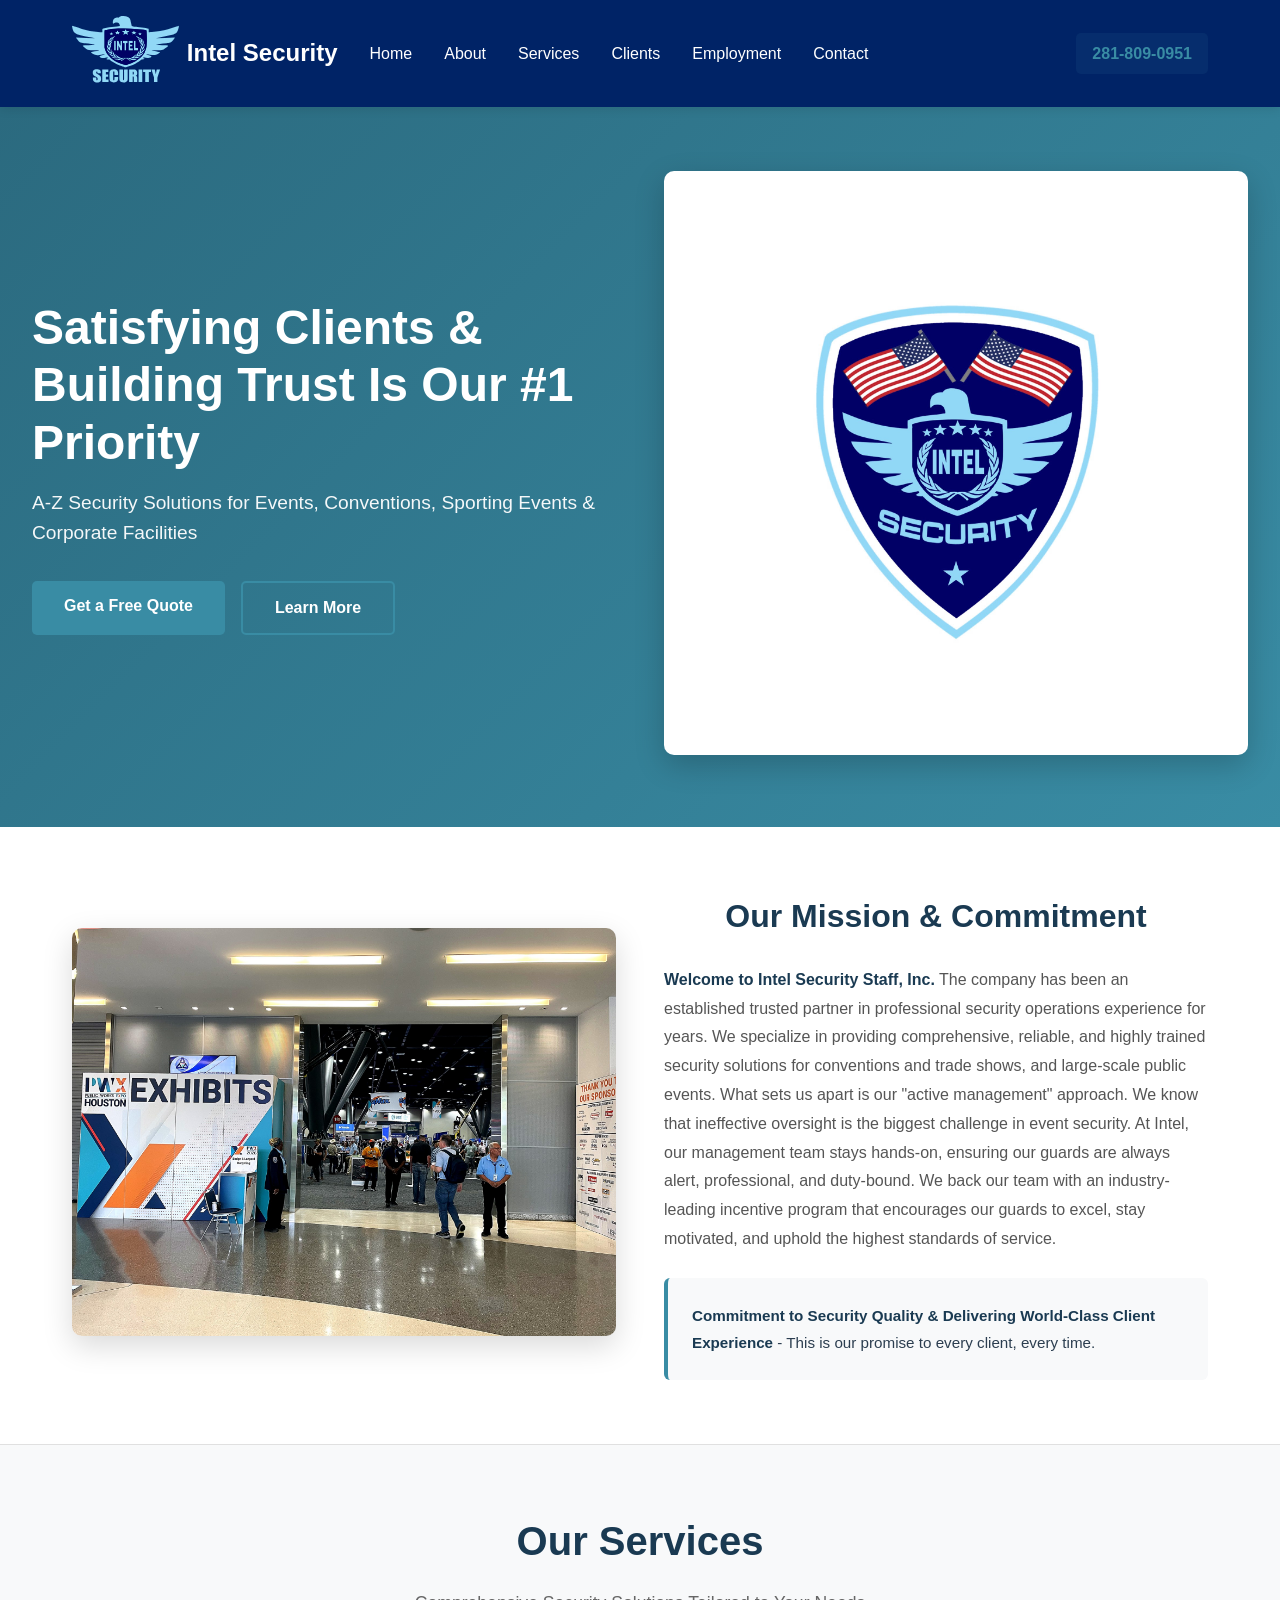
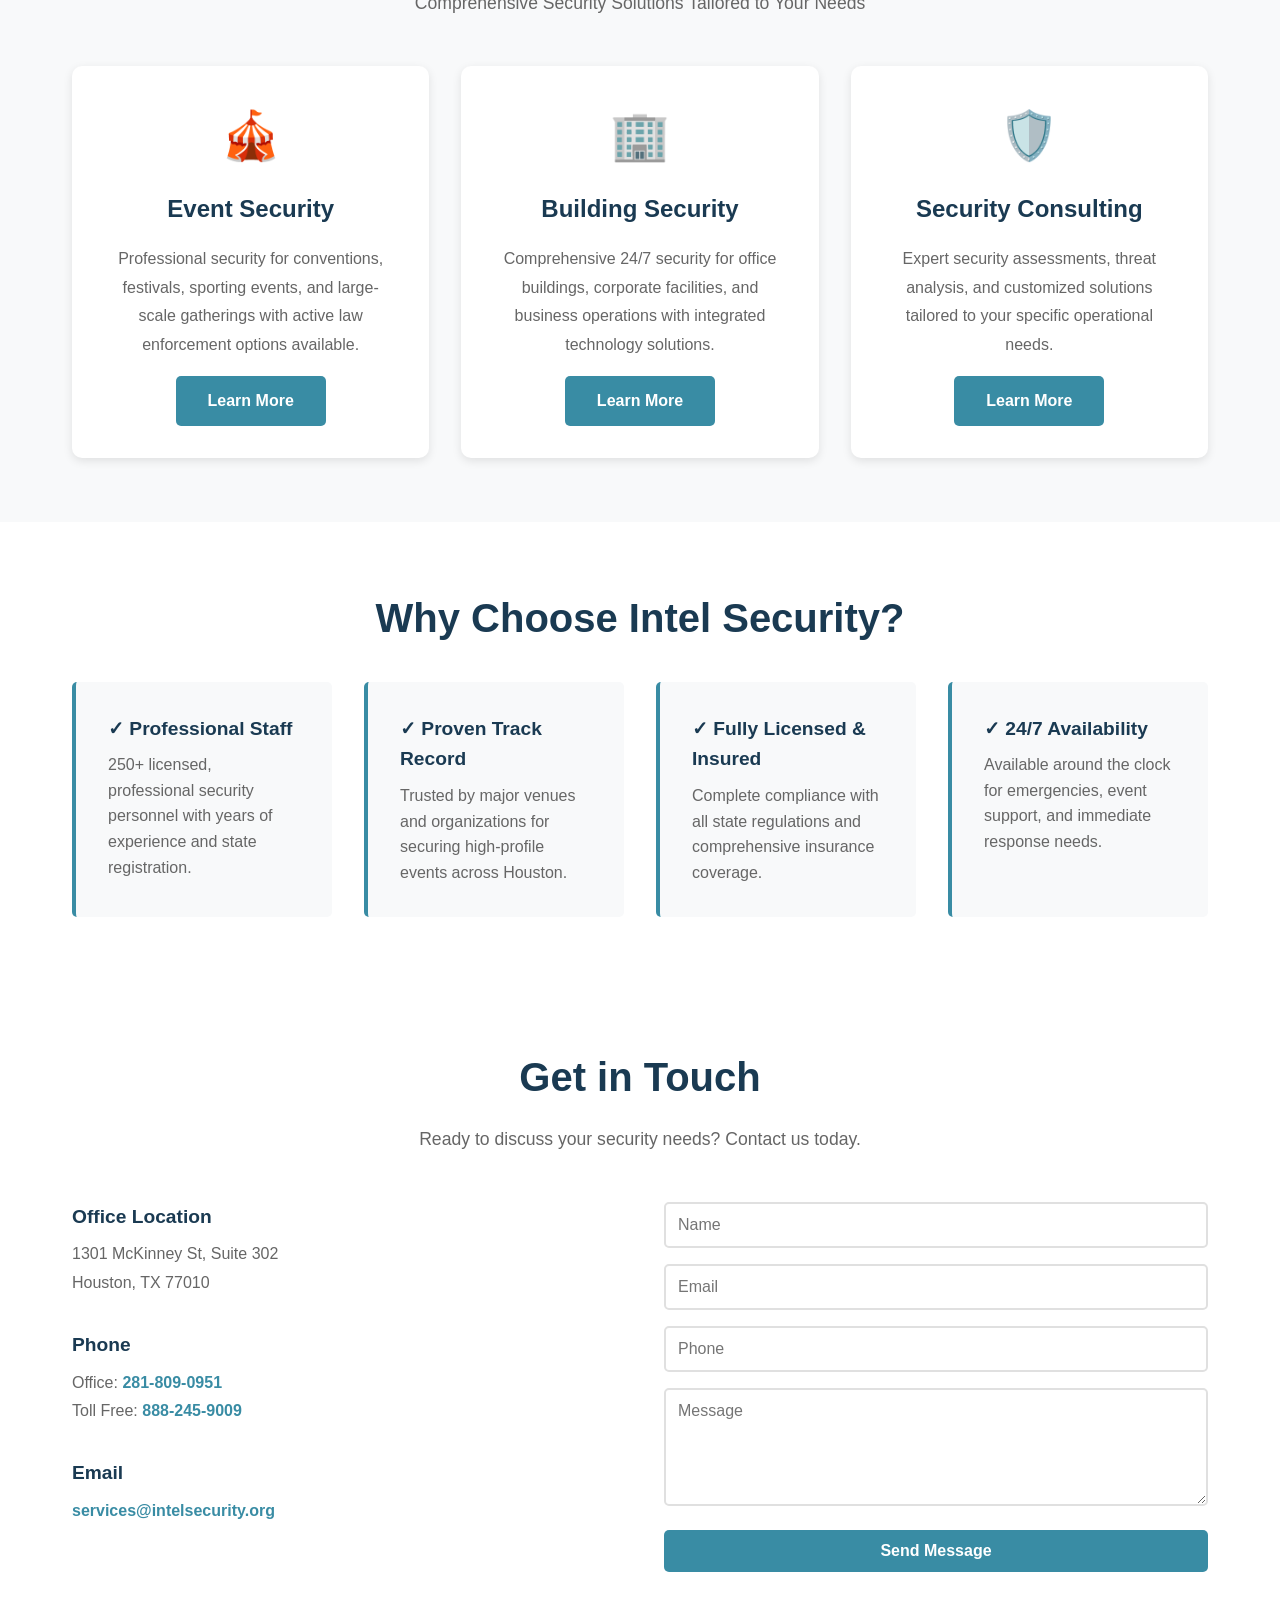
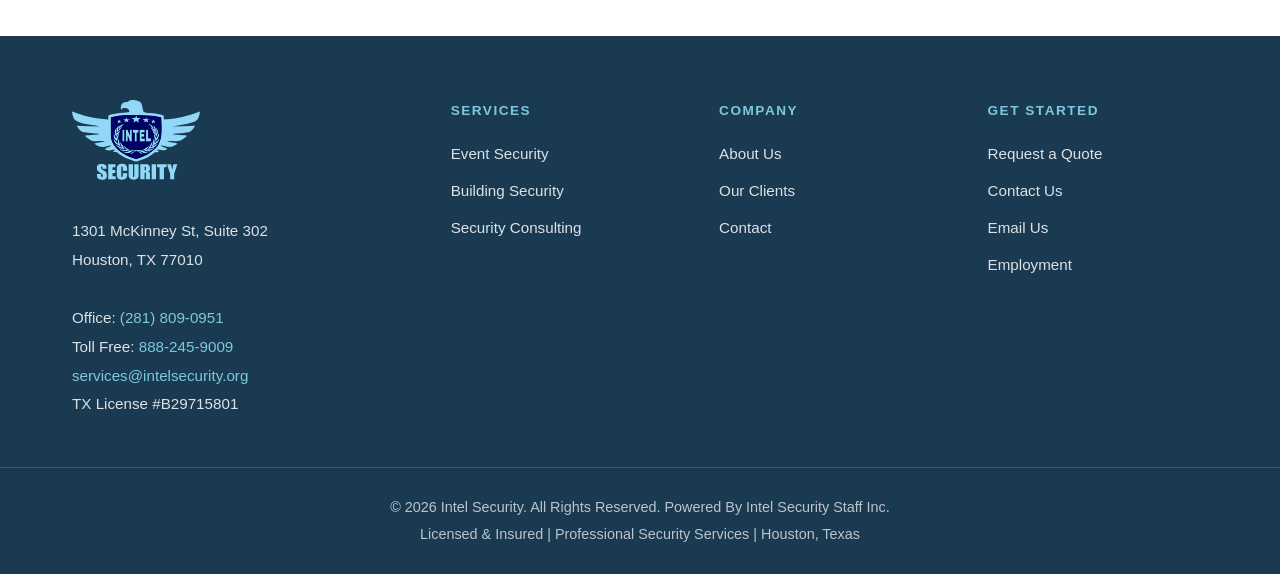
==== commit d8027641: "Update mission statement for clarity Removed a phrase about guards being distracted by phones or lap" ====
--- a/index.html
+++ b/index.html
@@ -66,7 +66,7 @@
                 <div class="mission-text">
                     <h2>Our Mission &amp; Commitment</h2>
                     <p>
-                        <strong>Welcome to Intel Security Staff, Inc.</strong> The company has been an established trusted partner in professional security operations experience for years. We specialize in providing comprehensive, reliable, and highly trained security solutions for conventions and trade shows, and large-scale public events. What sets us apart is our "active management" approach. We know that ineffective oversight is the biggest challenge in event security. At Intel, our management team stays hands-on, ensuring our guards are always alert, professional, and duty-bound—never distracted by phones or lapses in focus. We back our team with an industry-leading incentive program that encourages our guards to excel, stay motivated, and uphold the highest standards of service.
+                        <strong>Welcome to Intel Security Staff, Inc.</strong> The company has been an established trusted partner in professional security operations experience for years. We specialize in providing comprehensive, reliable, and highly trained security solutions for conventions and trade shows, and large-scale public events. What sets us apart is our "active management" approach. We know that ineffective oversight is the biggest challenge in event security. At Intel, our management team stays hands-on, ensuring our guards are always alert, professional, and duty-bound. We back our team with an industry-leading incentive program that encourages our guards to excel, stay motivated, and uphold the highest standards of service.
                     </p>
 
                     <div class="highlight-box">
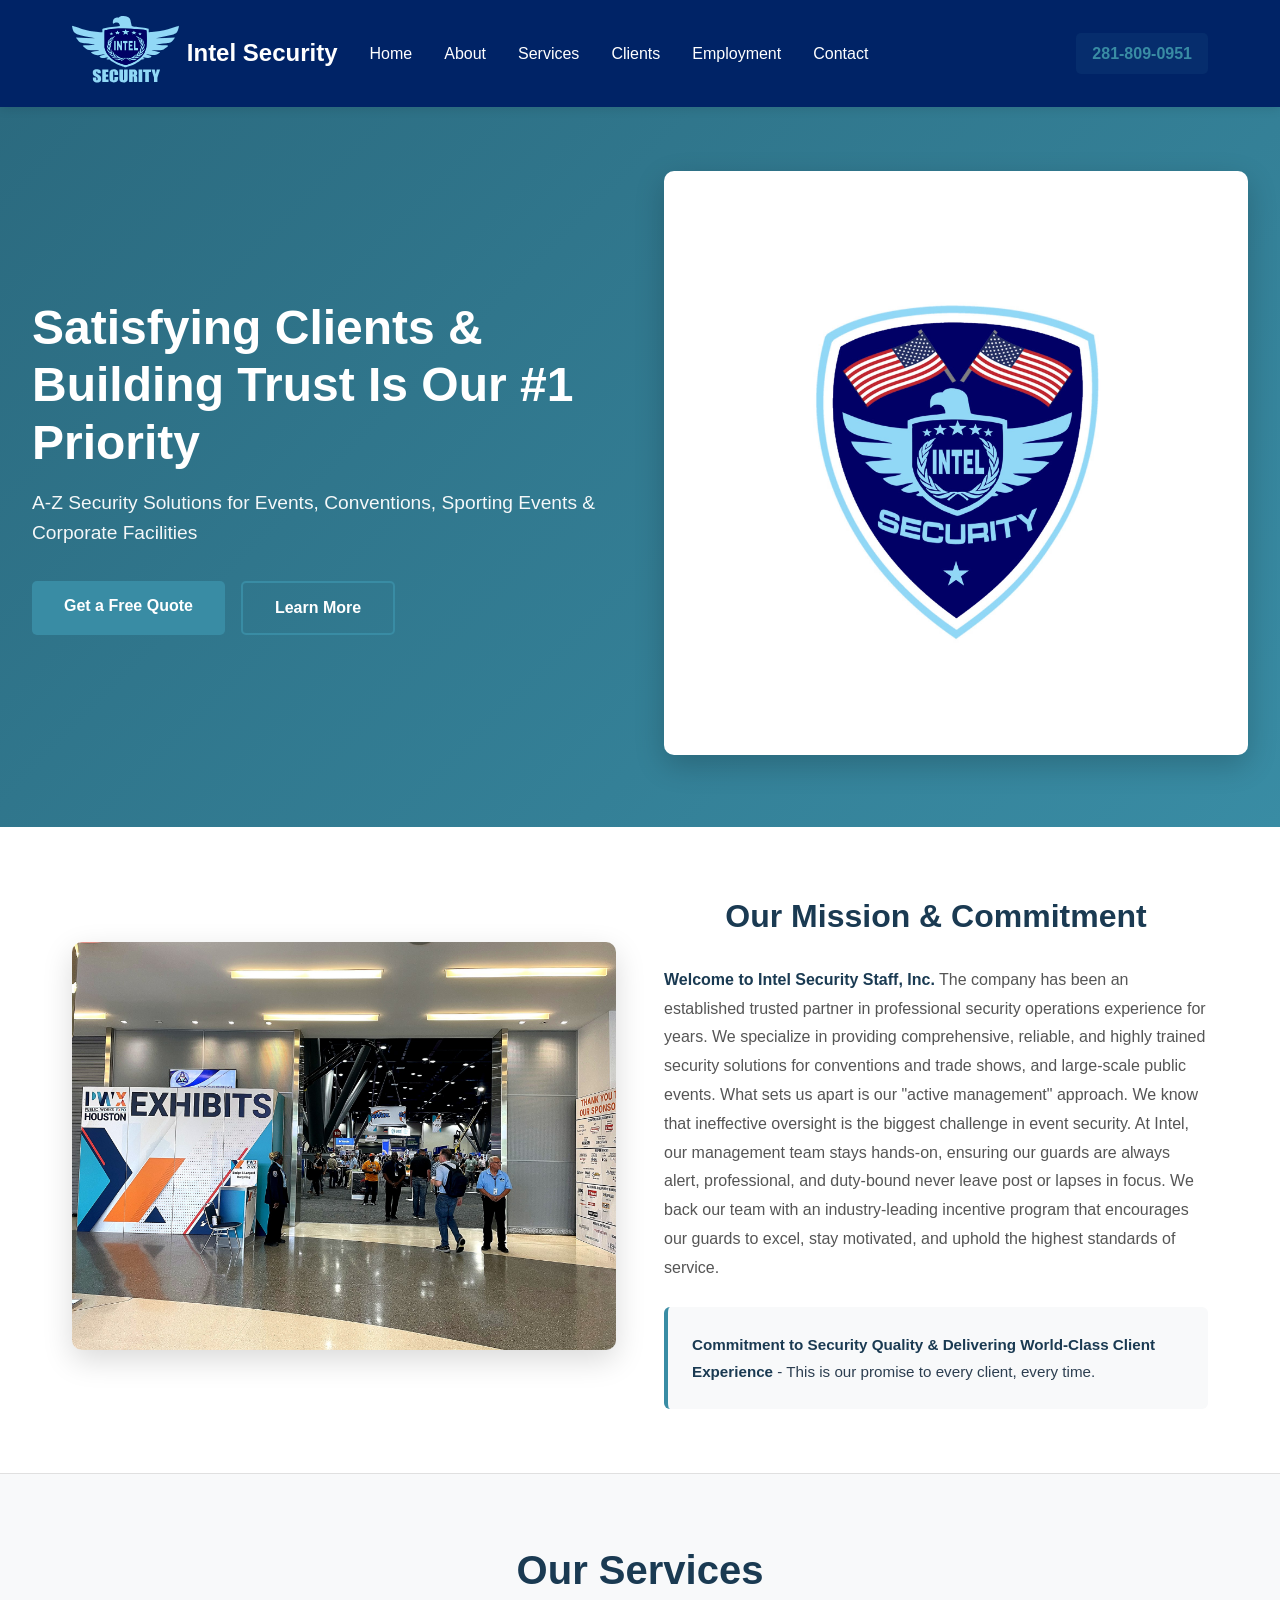
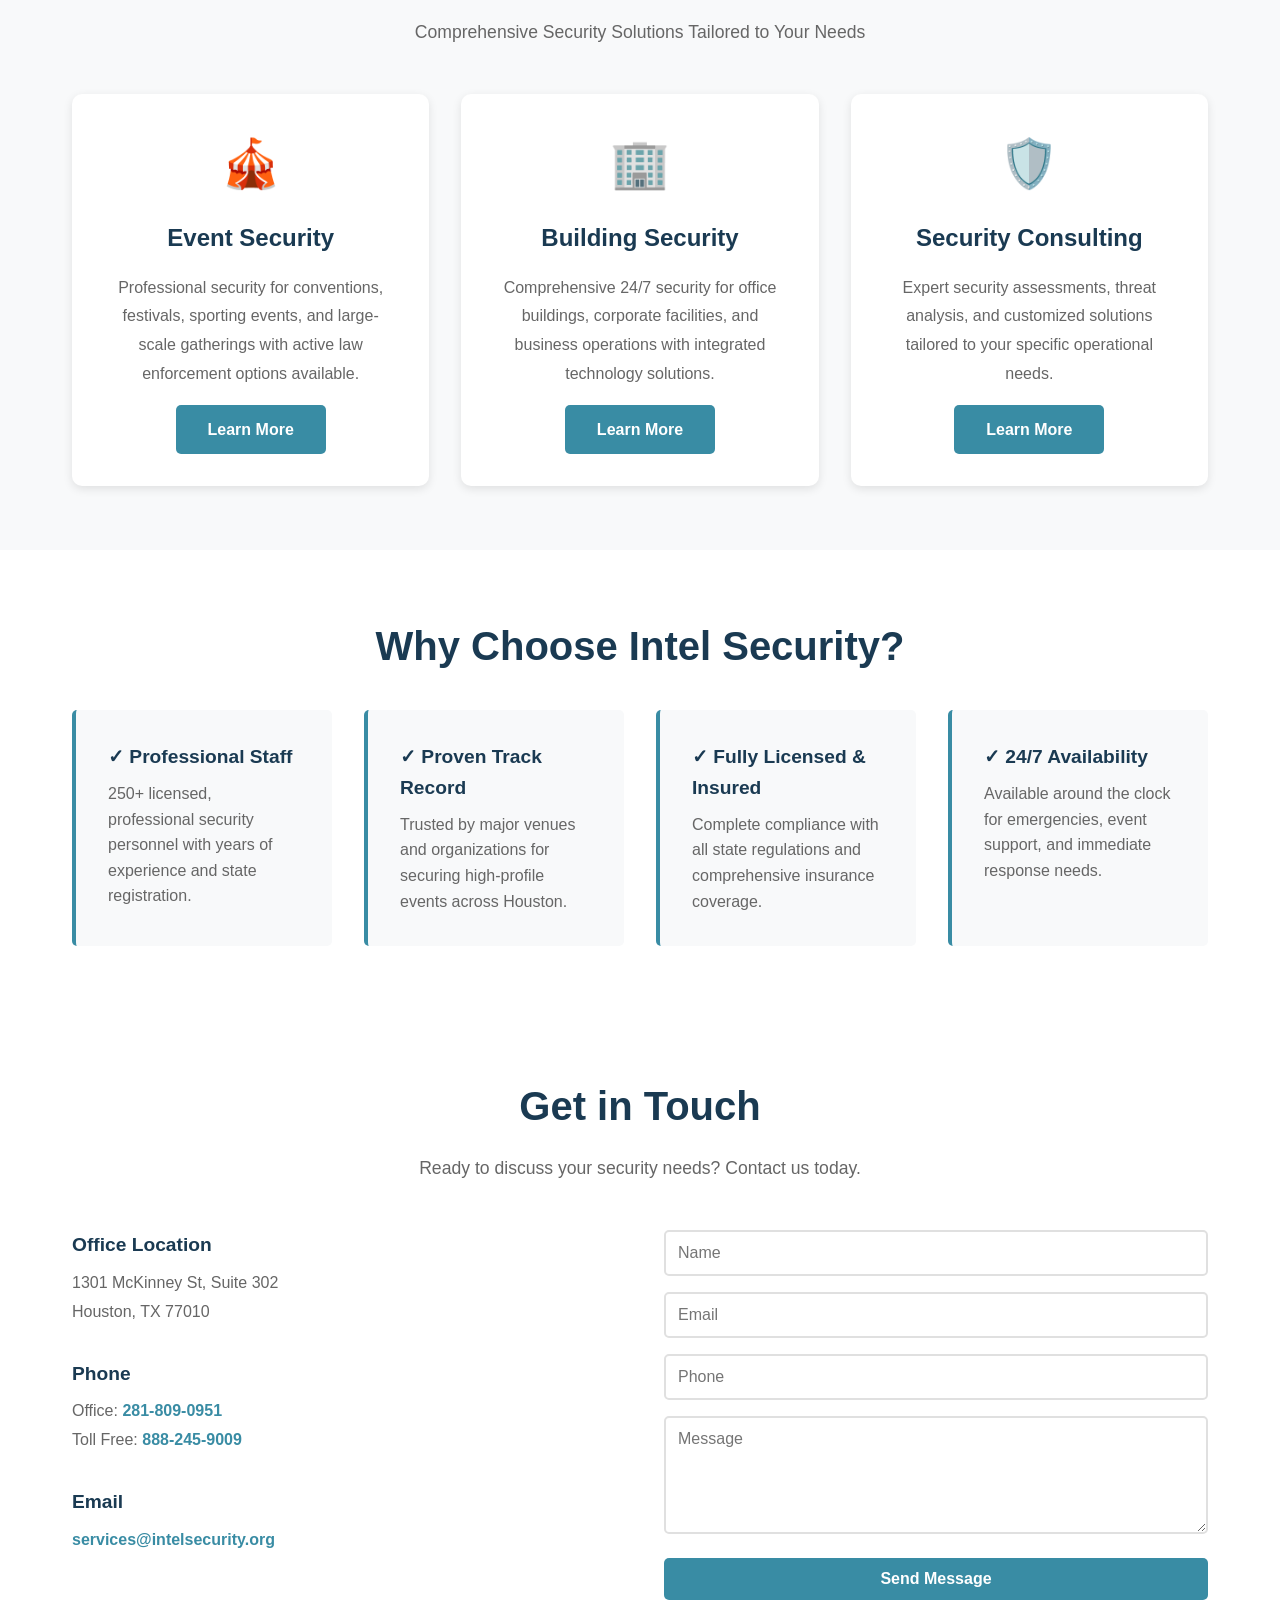
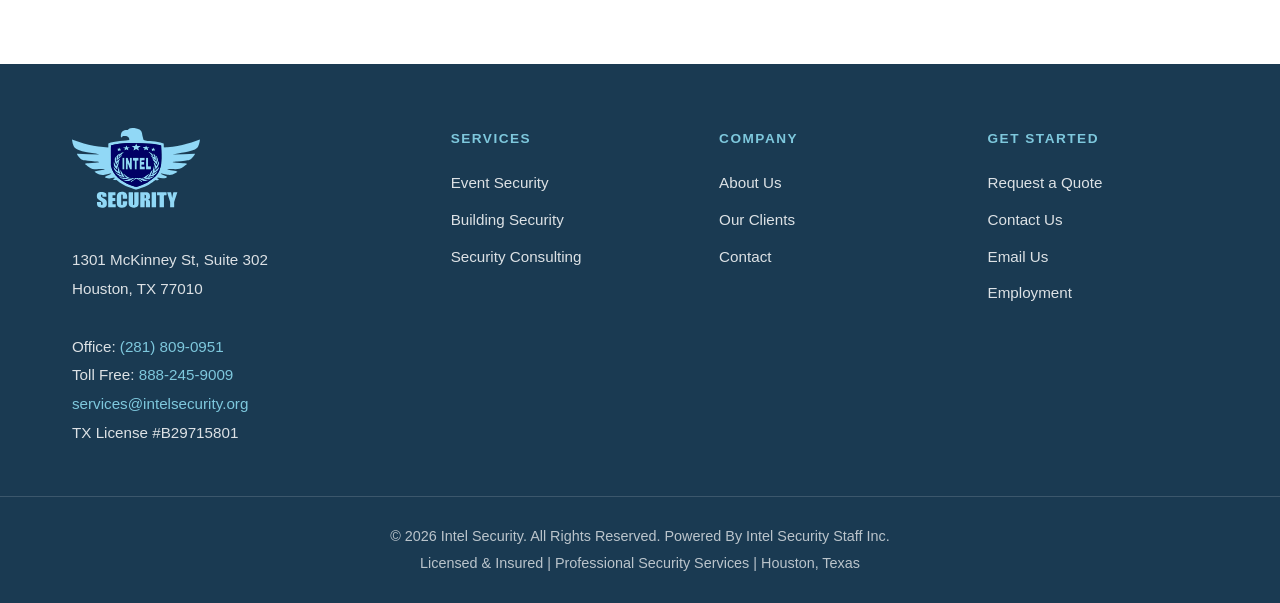
==== commit 9124e626: "Revise mission statement for clarity and emphasis Updated mission statement to emphasize guard focus" ====
--- a/index.html
+++ b/index.html
@@ -66,7 +66,7 @@
                 <div class="mission-text">
                     <h2>Our Mission &amp; Commitment</h2>
                     <p>
-                        <strong>Welcome to Intel Security Staff, Inc.</strong> The company has been an established trusted partner in professional security operations experience for years. We specialize in providing comprehensive, reliable, and highly trained security solutions for conventions and trade shows, and large-scale public events. What sets us apart is our "active management" approach. We know that ineffective oversight is the biggest challenge in event security. At Intel, our management team stays hands-on, ensuring our guards are always alert, professional, and duty-bound. We back our team with an industry-leading incentive program that encourages our guards to excel, stay motivated, and uphold the highest standards of service.
+                        <strong>Welcome to Intel Security Staff, Inc.</strong> The company has been an established trusted partner in professional security operations experience for years. We specialize in providing comprehensive, reliable, and highly trained security solutions for conventions and trade shows, and large-scale public events. What sets us apart is our "active management" approach. We know that ineffective oversight is the biggest challenge in event security. At Intel, our management team stays hands-on, ensuring our guards are always alert, professional, and duty-bound never leave post or lapses in focus. We back our team with an industry-leading incentive program that encourages our guards to excel, stay motivated, and uphold the highest standards of service.
                     </p>
 
                     <div class="highlight-box">
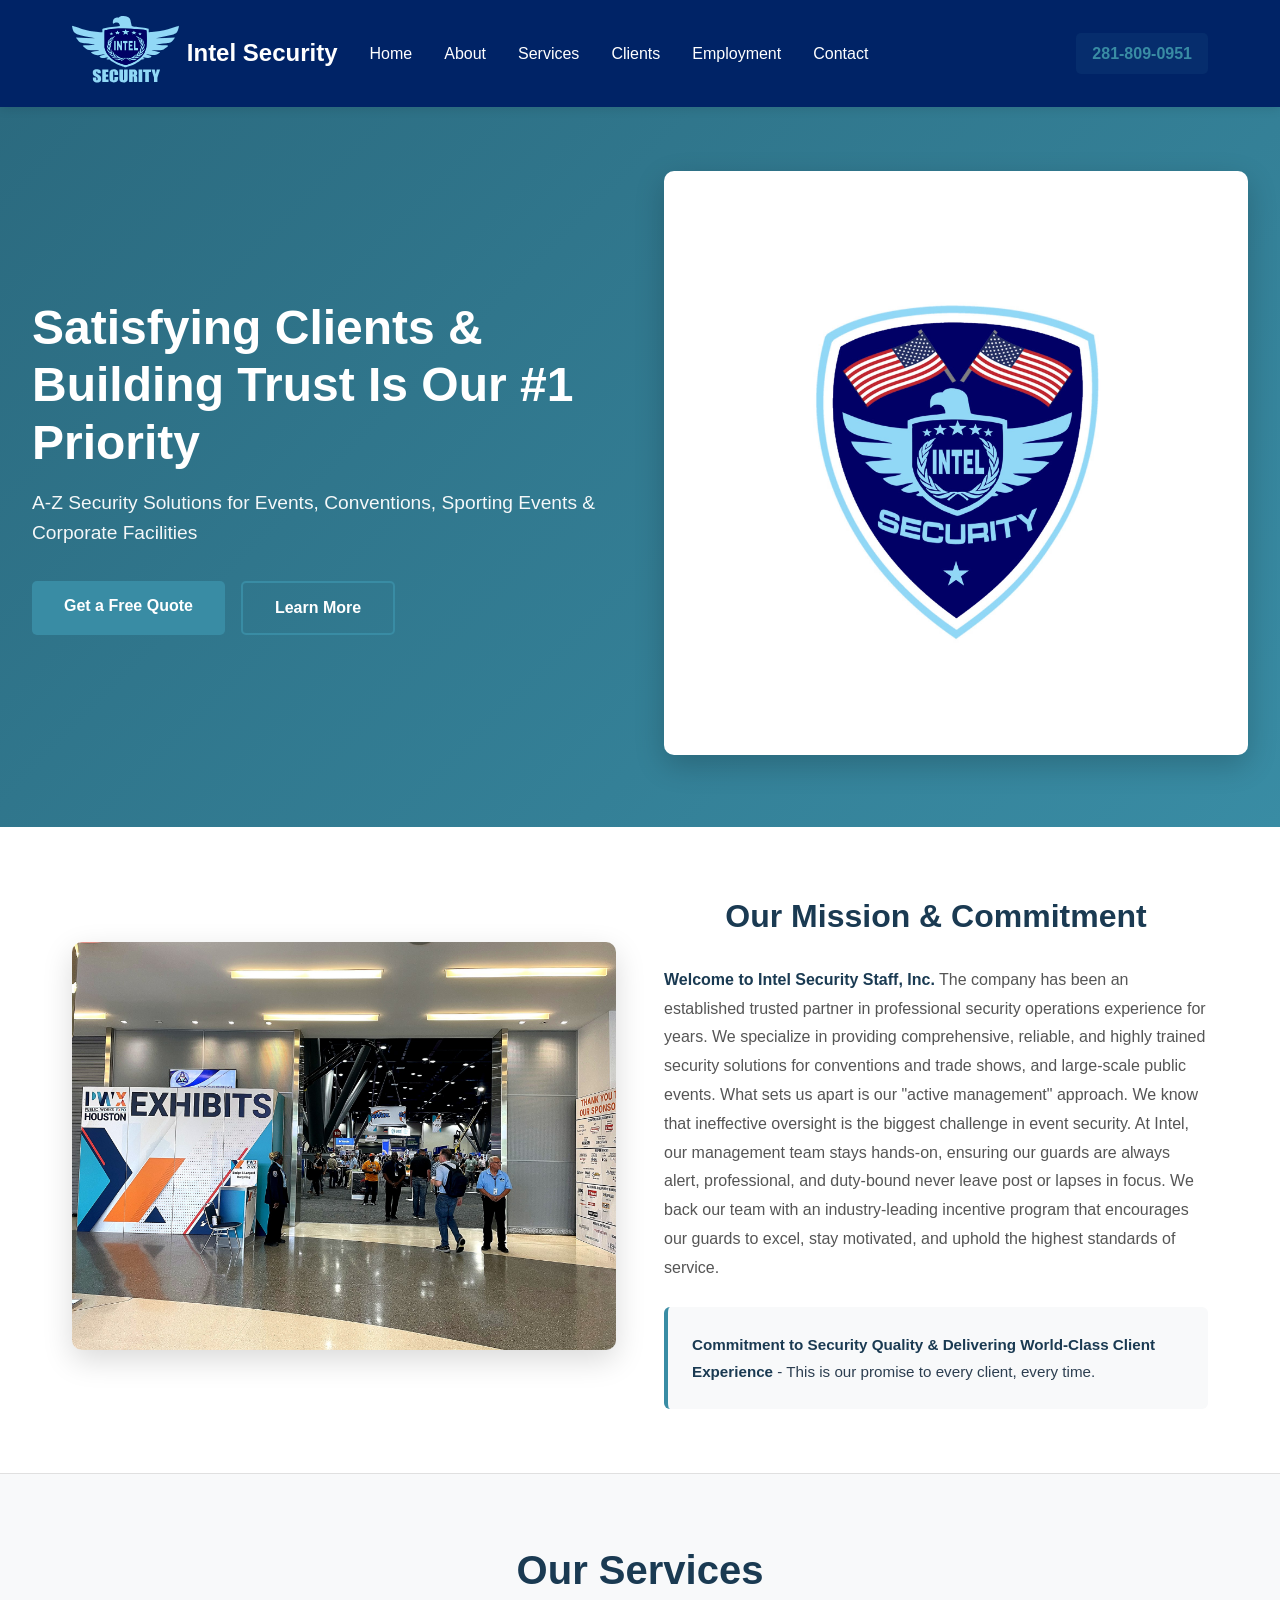
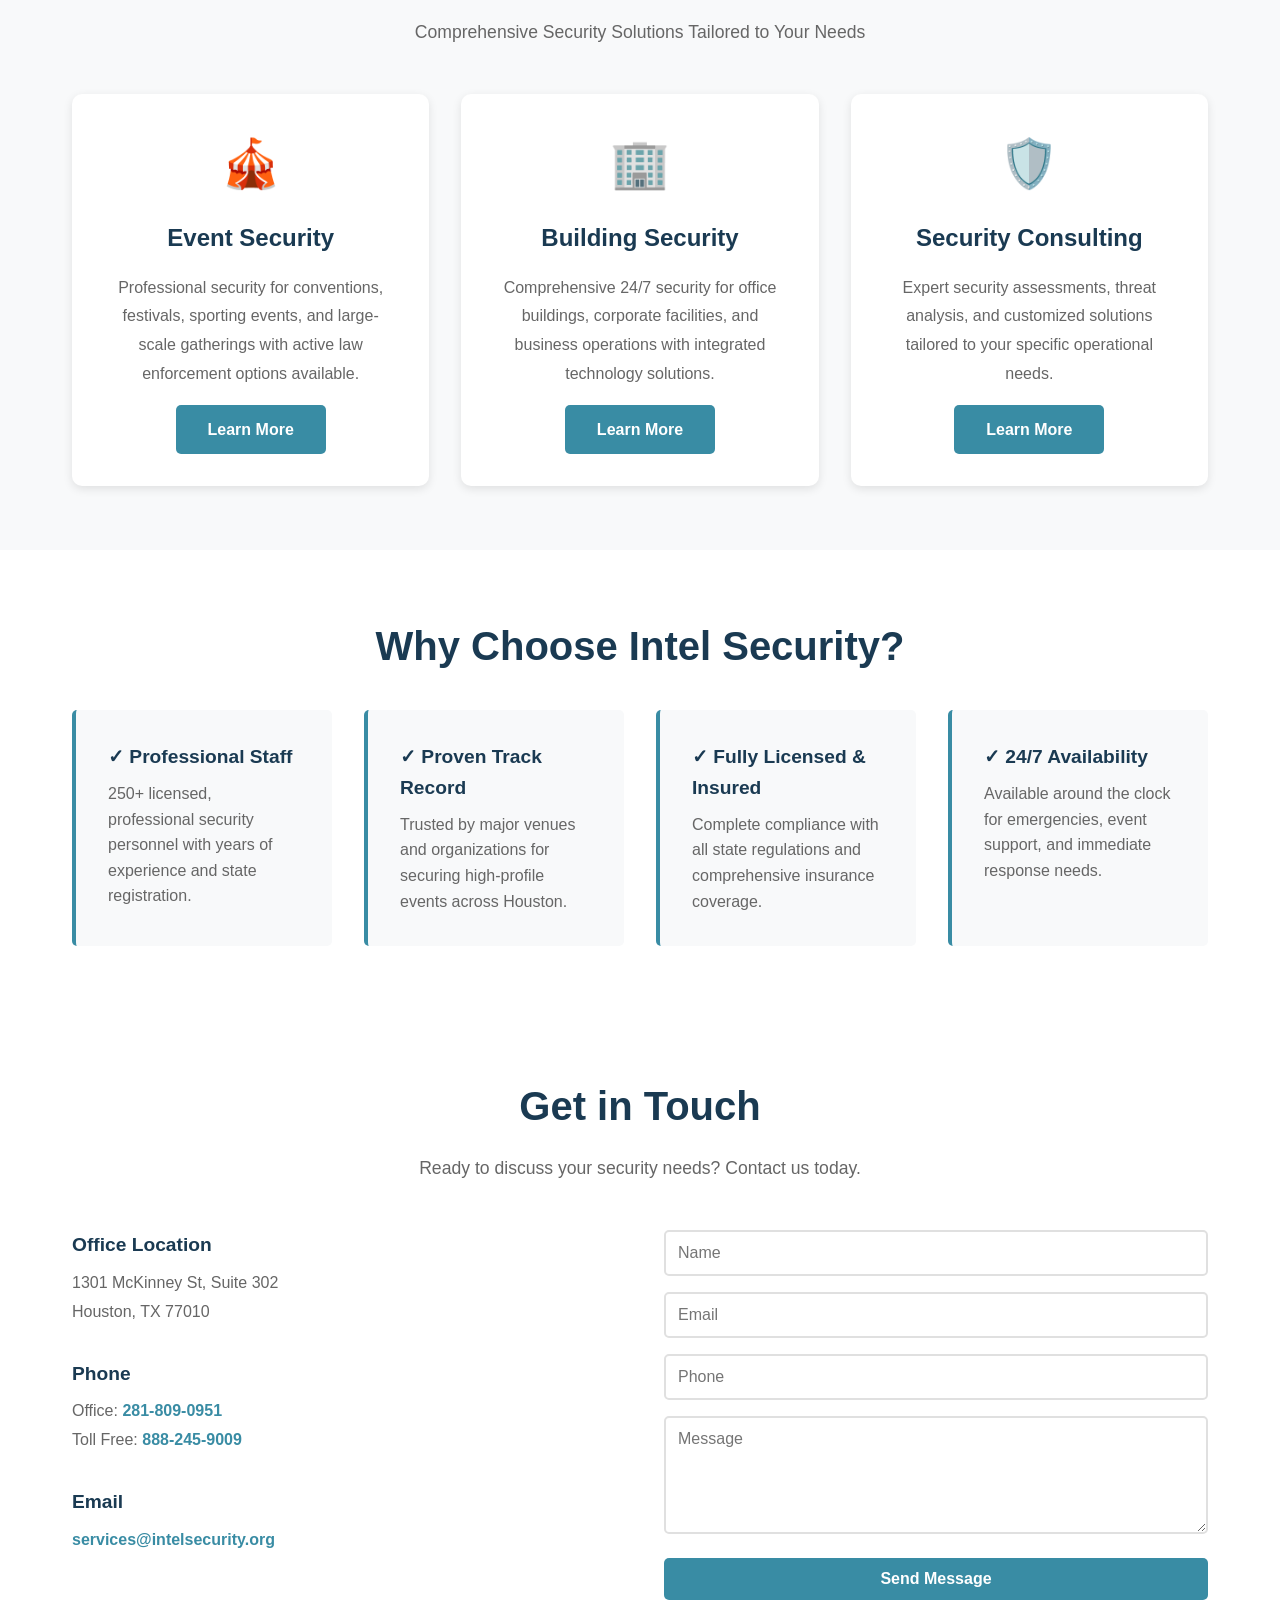
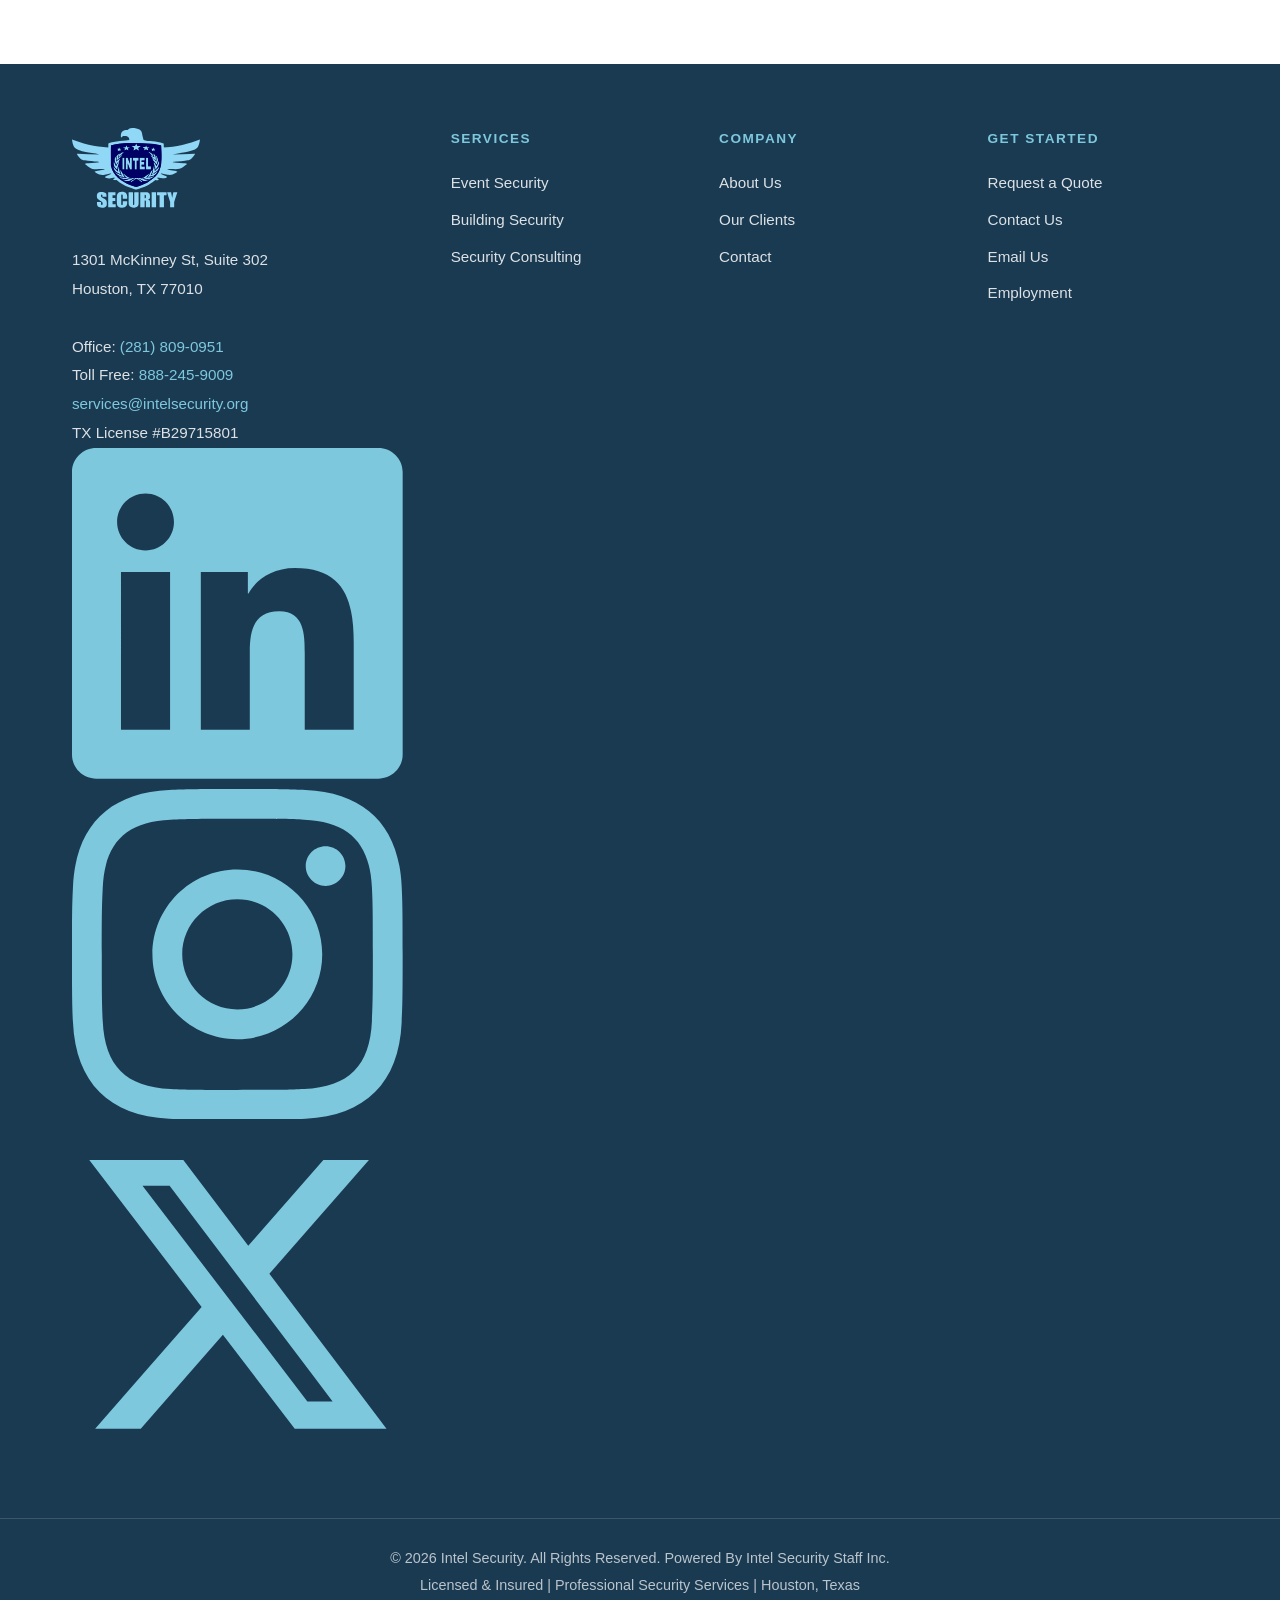
==== commit cd64ccc0: "Add social media links to footer" ====
--- a/index.html
+++ b/index.html
@@ -175,6 +175,17 @@
                     Toll Free: <a href="tel:8882459009">888-245-9009</a><br>
                     <a href="mailto:services@intelsecurity.org">services@intelsecurity.org</a><br>
                     <span class="footer-license">TX License  #B29715801</span>
+                    <div class="footer-social">
+                     <a href="https://www.linkedin.com/company/intel-security-staff-inc/" target="_blank" rel="noopener noreferrer" aria-label="Intel Security on LinkedIn">
+                    <svg viewBox="0 0 24 24" fill="currentColor"><path d="M20.447 20.452h-3.554v-5.569c0-1.328-.027-3.037-1.852-3.037-1.853 0-2.136 1.445-2.136 2.939v5.667H9.351V9h3.414v1.561h.046c.477-.9 1.637-1.85 3.37-1.85 3.601 0 4.267 2.37 4.267 5.455v6.286zM5.337 7.433c-1.144 0-2.063-.926-2.063-2.065 0-1.138.92-2.063 2.063-2.063 1.14 0 2.064.925 2.064 2.063 0 1.139-.925 2.065-2.064 2.065zm1.782 13.019H3.555V9h3.564v11.452zM22.225 0H1.771C.792 0 0 .774 0 1.729v20.542C0 23.227.792 24 1.771 24h20.451C23.2 24 24 23.227 24 22.271V1.729C24 .774 23.2 0 22.222 0h.003z"/></svg>
+                    </a>
+                     <a href="https://www.instagram.com/intelsecurity24/" target="_blank" rel="noopener noreferrer" aria-label="Intel Security on Instagram">
+                    <svg viewBox="0 0 24 24" fill="currentColor"><path d="M12 2.163c3.204 0 3.584.012 4.85.07 3.252.148 4.771 1.691 4.919 4.919.058 1.265.069 1.645.069 4.849 0 3.205-.012 3.584-.069 4.849-.149 3.225-1.664 4.771-4.919 4.919-1.266.058-1.644.07-4.85.07-3.204 0-3.584-.012-4.849-.07-3.26-.149-4.771-1.699-4.919-4.92-.058-1.265-.07-1.644-.07-4.849 0-3.204.013-3.583.07-4.849.149-3.227 1.664-4.771 4.919-4.919 1.266-.057 1.645-.069 4.849-.069zm0-2.163c-3.259 0-3.667.014-4.947.072-4.358.2-6.78 2.618-6.98 6.98-.059 1.281-.073 1.689-.073 4.948 0 3.259.014 3.668.072 4.948.2 4.358 2.618 6.78 6.98 6.98 1.281.058 1.689.072 4.948.072 3.259 0 3.668-.014 4.948-.072 4.354-.2 6.782-2.618 6.979-6.98.059-1.28.073-1.689.073-4.948 0-3.259-.014-3.667-.072-4.947-.196-4.354-2.617-6.78-6.979-6.98-1.281-.059-1.69-.073-4.949-.073zm0 5.838c-3.403 0-6.162 2.759-6.162 6.162s2.759 6.163 6.162 6.163 6.162-2.759 6.162-6.163c0-3.403-2.759-6.162-6.162-6.162zm0 10.162c-2.209 0-4-1.79-4-4 0-2.209 1.791-4 4-4s4 1.791 4 4c0 2.21-1.791 4-4 4zm6.406-11.845c-.796 0-1.441.645-1.441 1.44s.645 1.44 1.441 1.44c.795 0 1.439-.645 1.439-1.44s-.644-1.44-1.439-1.44z"/></svg>
+                    </a>
+                    <a href="https://x.com/intelsecurity24" target="_blank" rel="noopener noreferrer" aria-label="Intel Security on X">
+                    <svg viewBox="0 0 24 24" fill="currentColor"><path d="M18.244 2.25h3.308l-7.227 8.26 8.502 11.24h-6.66l-5.214-6.817L4.99 21.75H1.68l7.73-8.835L1.254 2.25H8.08l4.713 6.231zm-1.161 17.52h1.833L7.084 4.126H5.117z"/></svg>
+                    </a>
+            </div>
                 </address>
             </div>
 
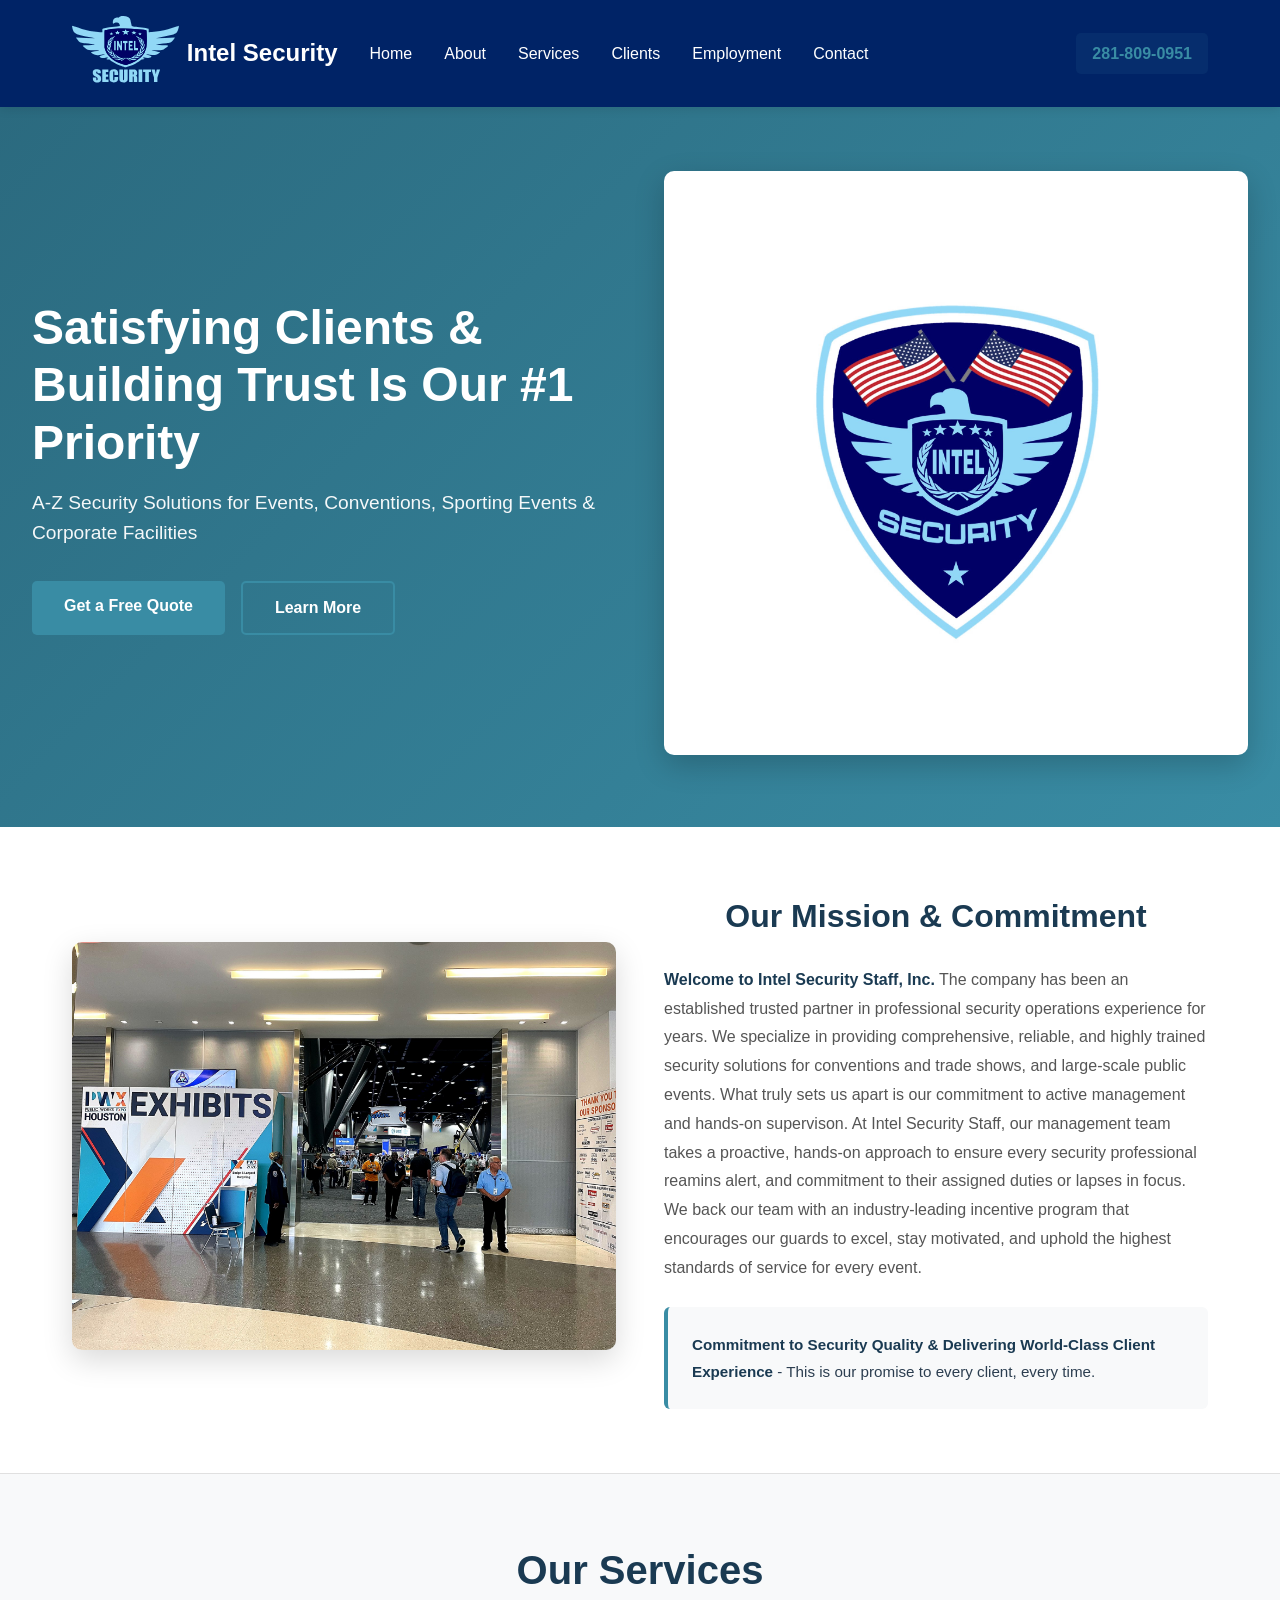
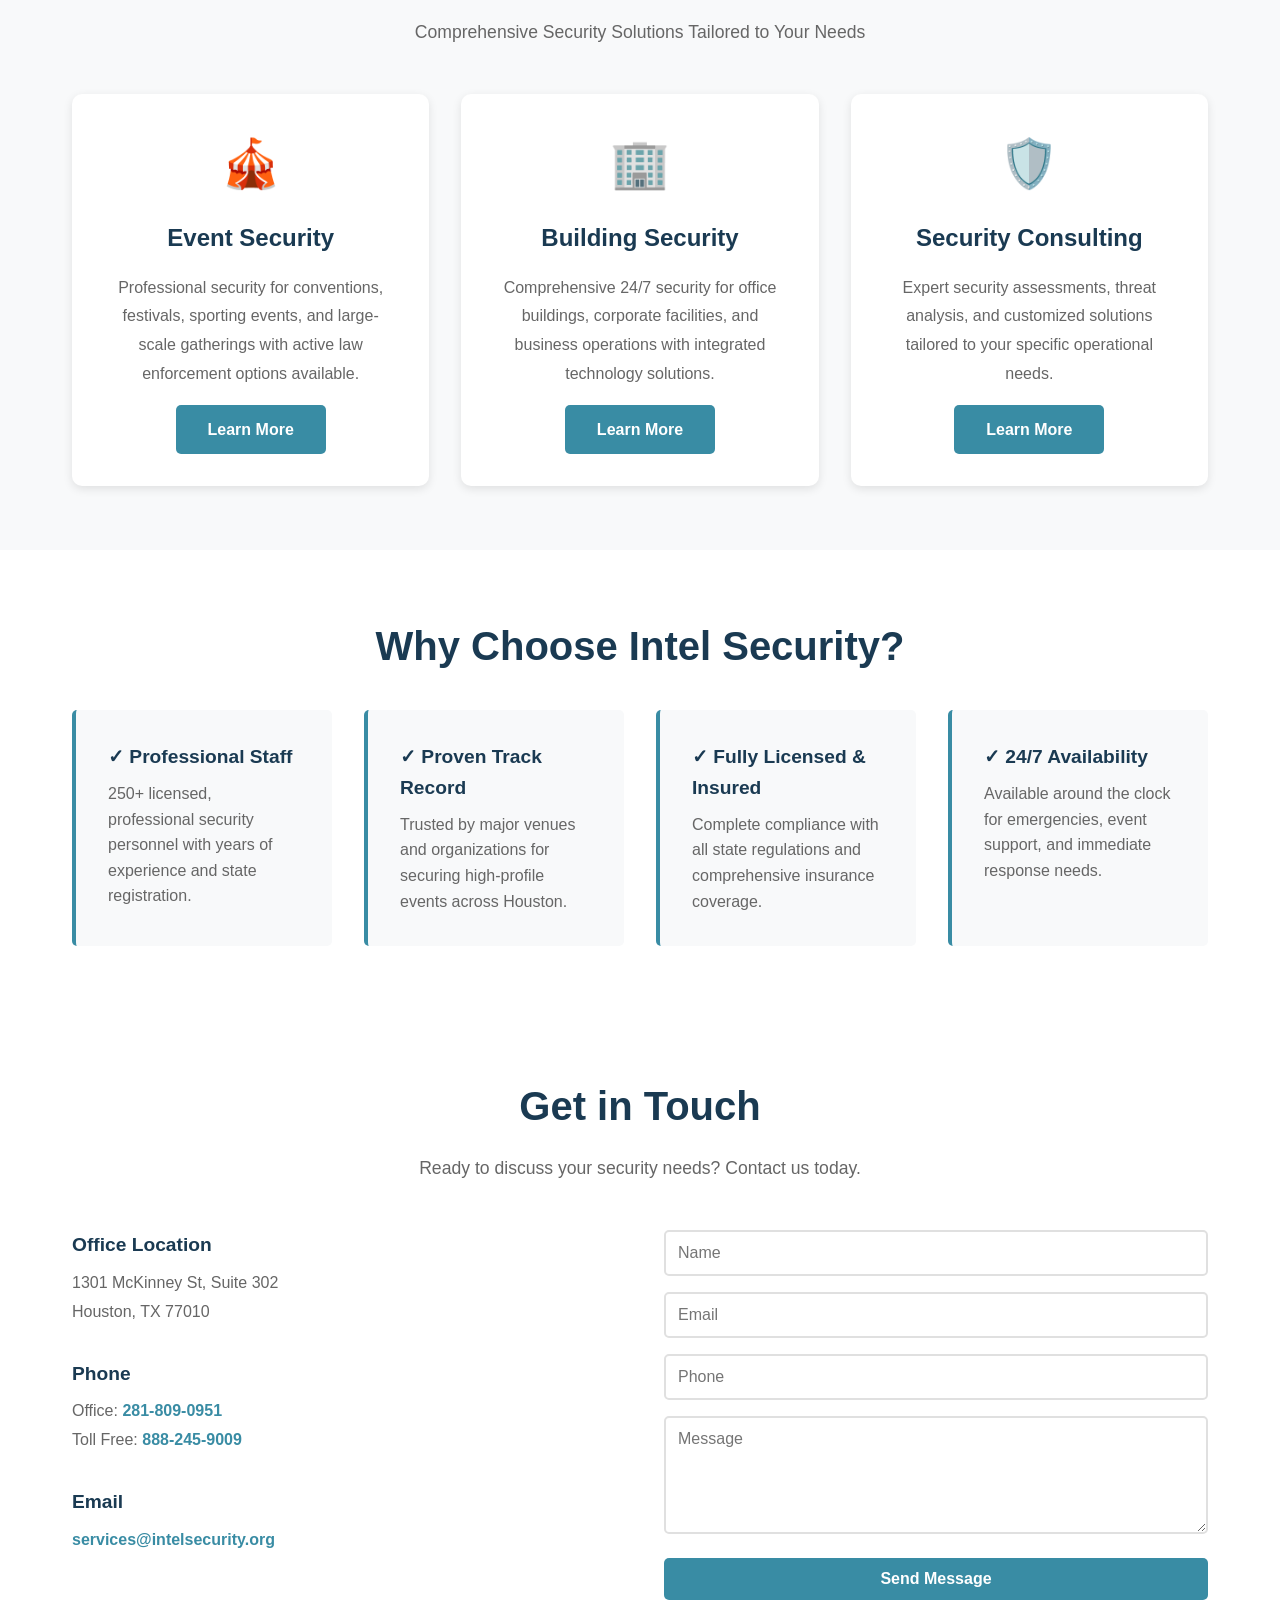
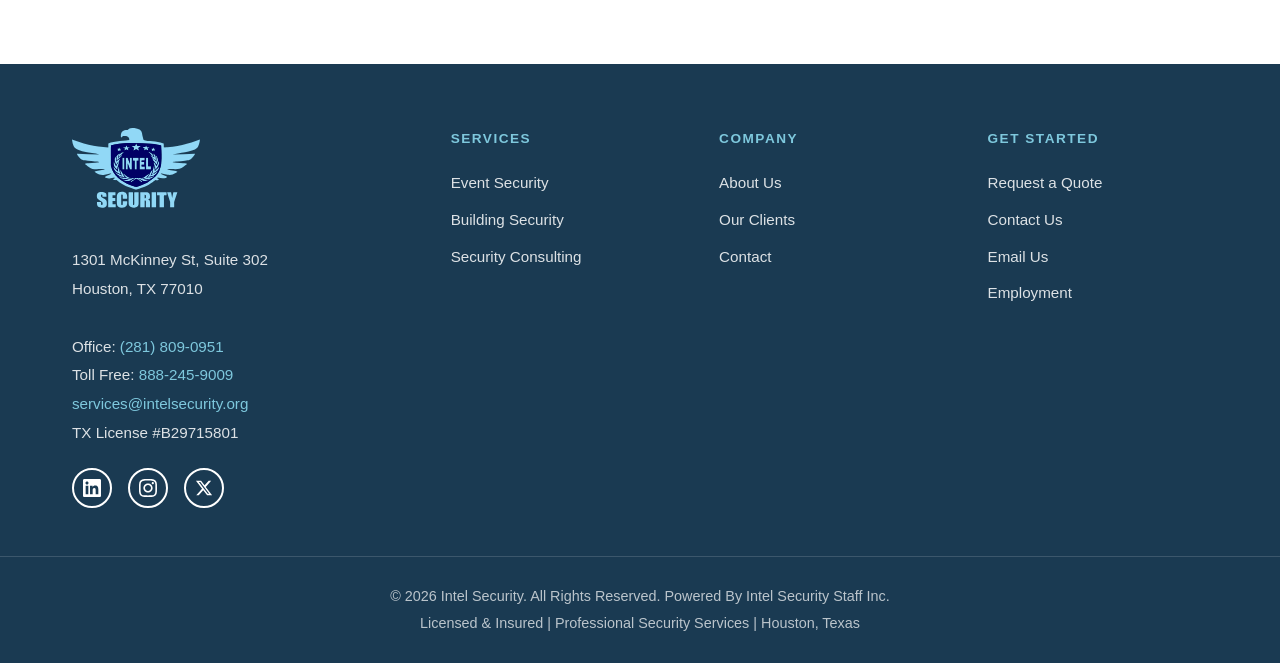
==== commit d94fe602: "Revise mission statement in index.html Updated mission statement for clarity and emphasis on active " ====
--- a/index.html
+++ b/index.html
@@ -66,7 +66,7 @@
                 <div class="mission-text">
                     <h2>Our Mission &amp; Commitment</h2>
                     <p>
-                        <strong>Welcome to Intel Security Staff, Inc.</strong> The company has been an established trusted partner in professional security operations experience for years. We specialize in providing comprehensive, reliable, and highly trained security solutions for conventions and trade shows, and large-scale public events. What sets us apart is our "active management" approach. We know that ineffective oversight is the biggest challenge in event security. At Intel, our management team stays hands-on, ensuring our guards are always alert, professional, and duty-bound never leave post or lapses in focus. We back our team with an industry-leading incentive program that encourages our guards to excel, stay motivated, and uphold the highest standards of service.
+                        <strong>Welcome to Intel Security Staff, Inc.</strong> The company has been an established trusted partner in professional security operations experience for years. We specialize in providing comprehensive, reliable, and highly trained security solutions for conventions and trade shows, and large-scale public events. What truly sets us apart is our commitment to active management and hands-on supervison. At Intel Security Staff, our management team takes a proactive, hands-on approach to ensure every security professional reamins alert, and commitment to their assigned duties or lapses in focus. We back our team with an industry-leading incentive program that encourages our guards to excel, stay motivated, and uphold the highest standards of service for every event.
                     </p>
 
                     <div class="highlight-box">
--- a/css/style.css
+++ b/css/style.css
@@ -1665,3 +1665,27 @@
     padding: 0;
     flex-shrink: 0;
 }
+.footer-social {
+    display: flex;
+    gap: 1rem;
+    margin-top: 1.25rem;
+}
+.footer-social a {
+    display: inline-flex;
+    align-items: center;
+    justify-content: center;
+    width: 40px;
+    height: 40px;
+    border-radius: 50%;
+    color: #ffffff;            /* white logo */
+    border: 2px solid #ffffff; /* white outline ring */
+    transition: all 0.3s ease;
+}
+.footer-social a:hover {
+    background: #ffffff;
+    color: #1a3a52;            /* icon flips to navy on hover */
+}
+.footer-social svg {
+    width: 18px;
+    height: 18px;
+}
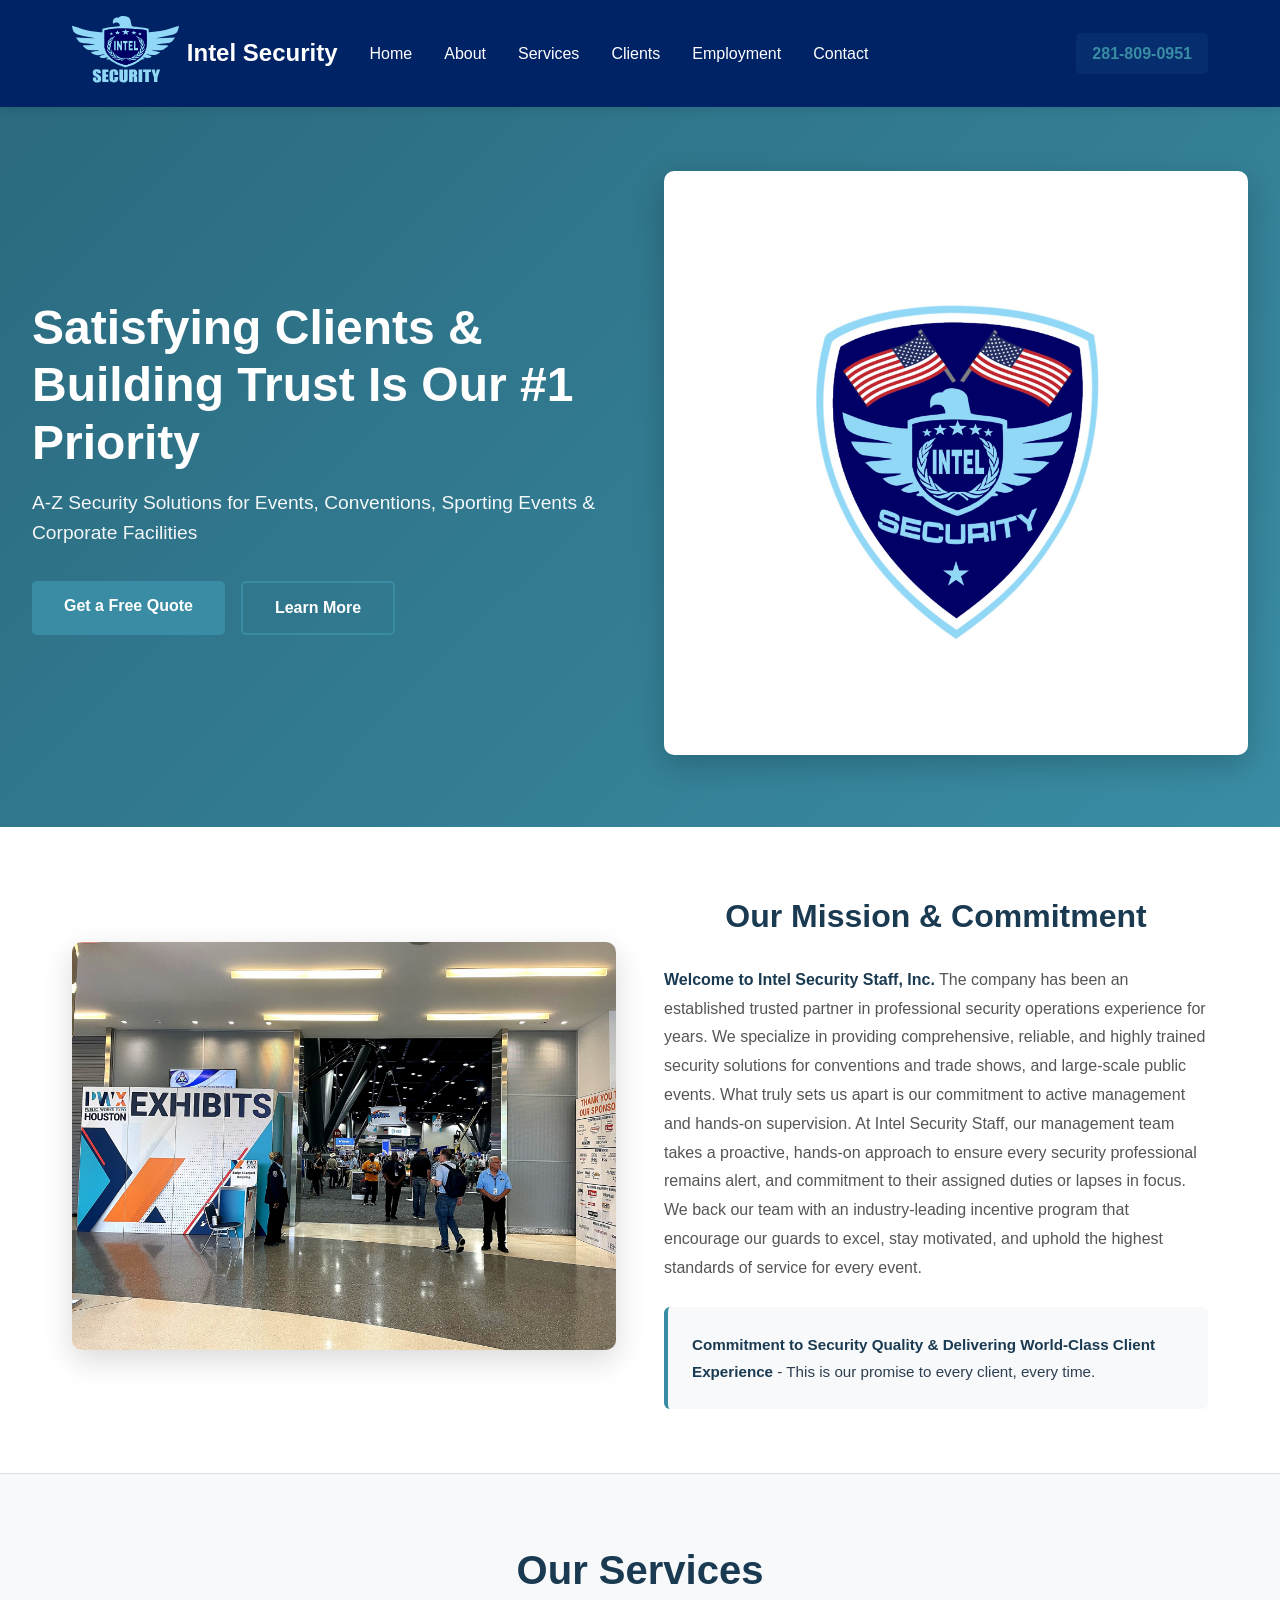
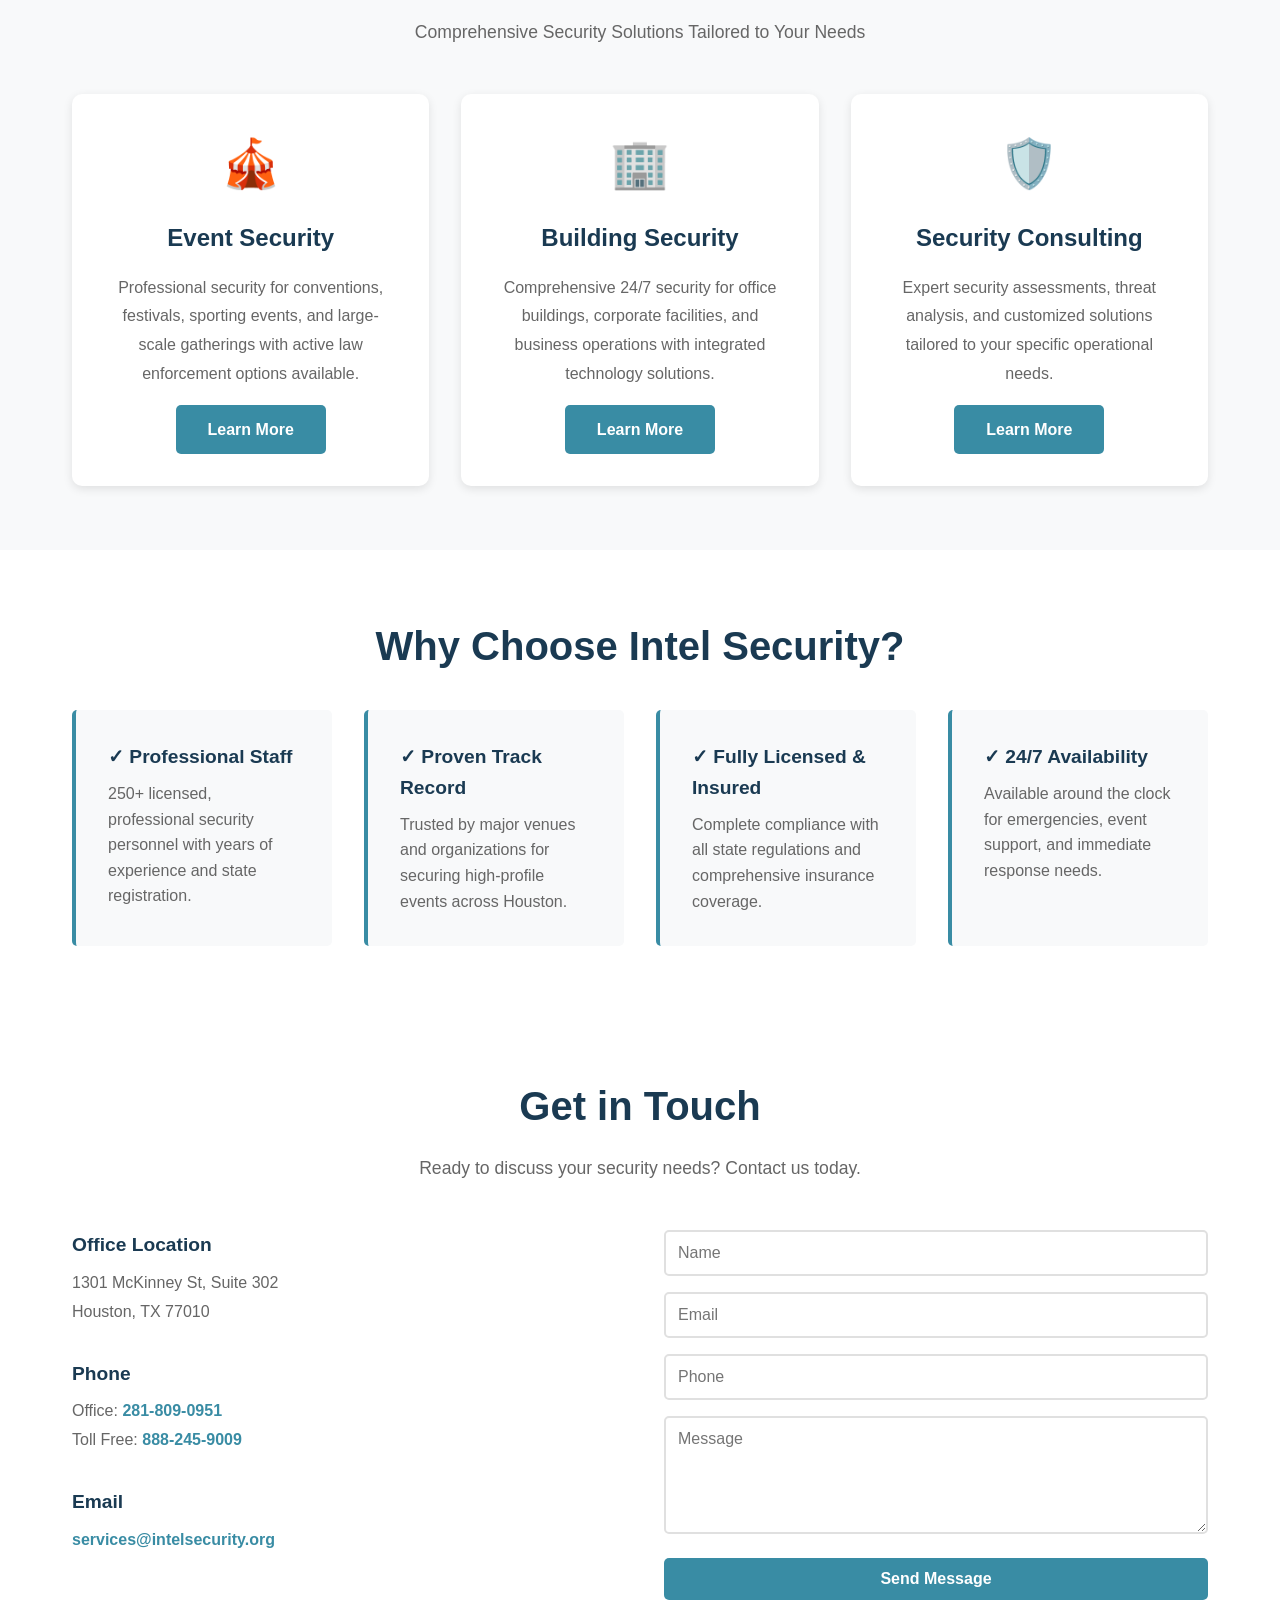
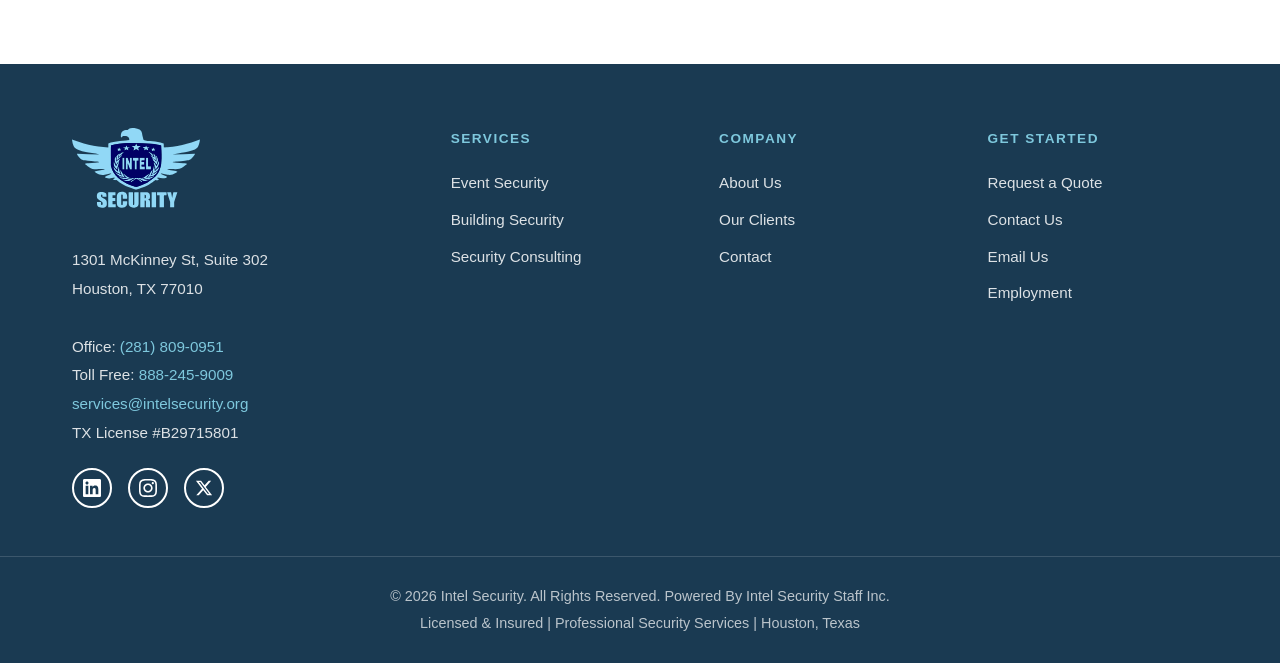
==== commit e29b0fb1: "Fix typos and enhance mission statement text Corrected typos and improved wording for clarity." ====
--- a/index.html
+++ b/index.html
@@ -66,7 +66,7 @@
                 <div class="mission-text">
                     <h2>Our Mission &amp; Commitment</h2>
                     <p>
-                        <strong>Welcome to Intel Security Staff, Inc.</strong> The company has been an established trusted partner in professional security operations experience for years. We specialize in providing comprehensive, reliable, and highly trained security solutions for conventions and trade shows, and large-scale public events. What truly sets us apart is our commitment to active management and hands-on supervison. At Intel Security Staff, our management team takes a proactive, hands-on approach to ensure every security professional reamins alert, and commitment to their assigned duties or lapses in focus. We back our team with an industry-leading incentive program that encourages our guards to excel, stay motivated, and uphold the highest standards of service for every event.
+                        <strong>Welcome to Intel Security Staff, Inc.</strong> The company has been an established trusted partner in professional security operations experience for years. We specialize in providing comprehensive, reliable, and highly trained security solutions for conventions and trade shows, and large-scale public events. What truly sets us apart is our commitment to active management and hands-on supervision. At Intel Security Staff, our management team takes a proactive, hands-on approach to ensure every security professional remains alert, and commitment to their assigned duties or lapses in focus. We back our team with an industry-leading incentive program that encourage our guards to excel, stay motivated, and uphold the highest standards of service for every event.
                     </p>
 
                     <div class="highlight-box">
